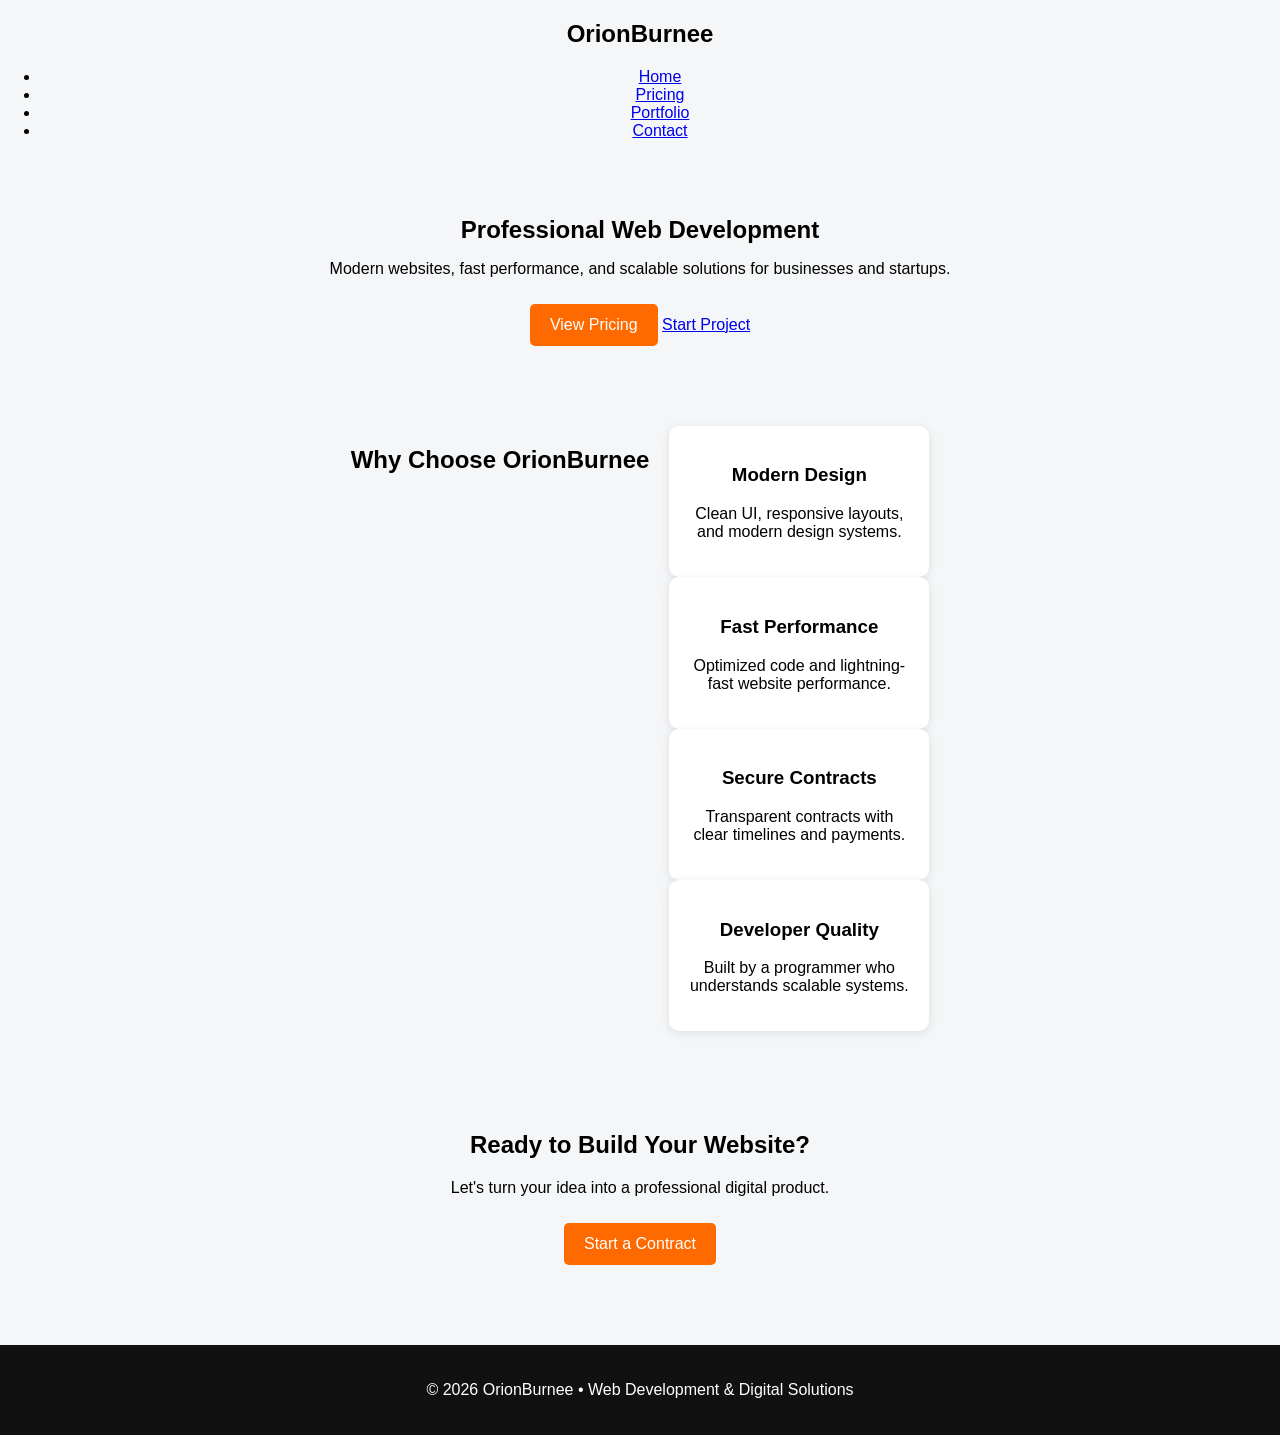
==== index.html @ c655bdcb "Update index.html" ====
<!DOCTYPE html>
<html lang="en">

<head>
<meta charset="UTF-8">
<meta name="viewport" content="width=device-width, initial-scale=1.0">
<title>OrionBurnee | Web Development</title>
<link rel="stylesheet" href="style.css">
</head>

<body>

<nav class="navbar">
<h2 class="logo">OrionBurnee</h2>

<ul class="nav-links">
<li><a href="#">Home</a></li>
<li><a href="pricing.html">Pricing</a></li>
<li><a href="#">Portfolio</a></li>
<li><a href="#">Contact</a></li>
</ul>

</nav>

<section class="hero">

<h1>Professional Web Development</h1>

<p>
Modern websites, fast performance, and scalable solutions for
businesses and startups.
</p>

<div class="hero-buttons">
<a href="pricing.html" class="btn">View Pricing</a>
<a href="contract.html" class="btn-secondary">Start Project</a>
</div>

</section>


<section class="features">

<h2>Why Choose OrionBurnee</h2>

<div class="feature-grid">

<div class="card">
<h3>Modern Design</h3>
<p>Clean UI, responsive layouts, and modern design systems.</p>
</div>

<div class="card">
<h3>Fast Performance</h3>
<p>Optimized code and lightning-fast website performance.</p>
</div>

<div class="card">
<h3>Secure Contracts</h3>
<p>Transparent contracts with clear timelines and payments.</p>
</div>

<div class="card">
<h3>Developer Quality</h3>
<p>Built by a programmer who understands scalable systems.</p>
</div>

</div>

</section>


<section class="cta">

<h2>Ready to Build Your Website?</h2>

<p>Let's turn your idea into a professional digital product.</p>

<a href="contract.html" class="btn">Start a Contract</a>

</section>


<footer>

<p>© 2026 OrionBurnee • Web Development & Digital Solutions</p>

</footer>

</body>

</html>
---- style.css ----
body{
font-family:Arial;
margin:0;
padding:0;
background:#f4f6f8;
text-align:center;
}

header{
background:#111;
color:white;
padding:60px;
}

h1{
margin-bottom:10px;
}

section{
padding:40px;
}

.features{
display:flex;
justify-content:center;
gap:20px;
flex-wrap:wrap;
}

.card{
background:white;
padding:20px;
border-radius:10px;
width:220px;
box-shadow:0 2px 10px rgba(0,0,0,0.1);
}

.pricing{
display:flex;
justify-content:center;
gap:30px;
flex-wrap:wrap;
padding:40px;
}

.plan{
background:white;
padding:25px;
border-radius:10px;
width:250px;
box-shadow:0 2px 10px rgba(0,0,0,0.1);
}

.plan ul{
list-style:none;
padding:0;
}

.contract-box{
background:white;
max-width:500px;
margin:auto;
padding:30px;
border-radius:10px;
box-shadow:0 2px 10px rgba(0,0,0,0.1);
}

.btn{
display:inline-block;
background:#ff6a00;
color:white;
padding:12px 20px;
border-radius:5px;
text-decoration:none;
cursor:pointer;
border:none;
margin-top:10px;
}

.btn:hover{
background:#ff4500;
}

footer{
margin-top:40px;
padding:20px;
background:#111;
color:white;
}
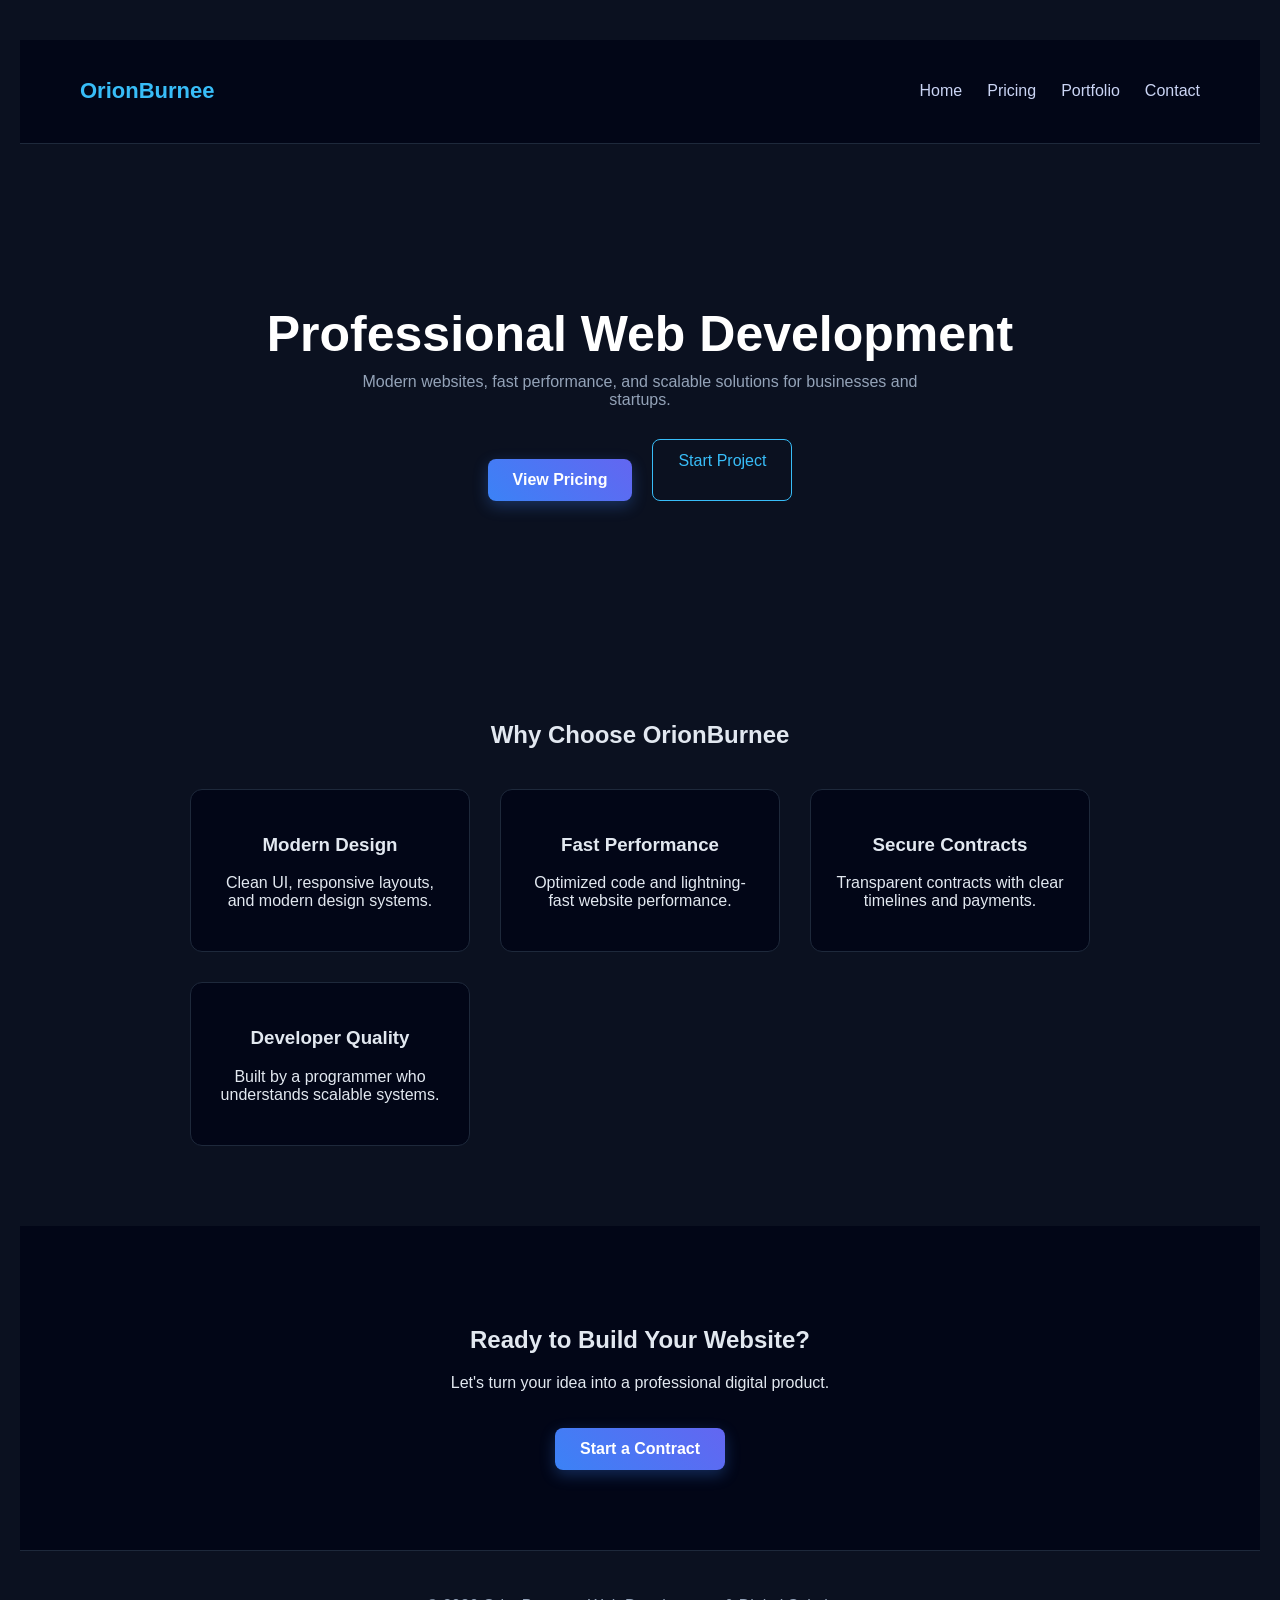
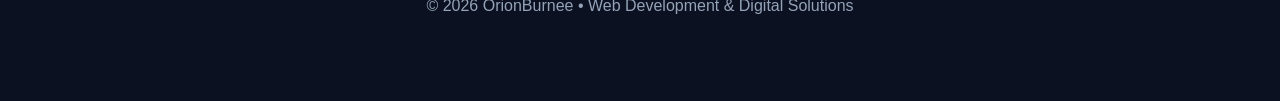
==== commit b34020f1: "Update index.html" ====
--- a/index.html
+++ b/index.html
@@ -6,11 +6,13 @@
 <meta name="viewport" content="width=device-width, initial-scale=1.0">
 <title>OrionBurnee | Web Development</title>
 <link rel="stylesheet" href="style.css">
+
 </head>
 
 <body>
 
 <nav class="navbar">
+
 <h2 class="logo">OrionBurnee</h2>
 
 <ul class="nav-links">
@@ -21,6 +23,7 @@
 </ul>
 
 </nav>
+
 
 <section class="hero">
 
@@ -76,17 +79,14 @@
 
 <p>Let's turn your idea into a professional digital product.</p>
 
-<a href="contract.html" class="btn">Start a Contract</a>
+<a href="pricing.html" class="btn">Start a Contract</a>
 
 </section>
 
 
 <footer>
-
 <p>© 2026 OrionBurnee • Web Development & Digital Solutions</p>
-
 </footer>
 
 </body>
-
 </html>
--- a/style.css
+++ b/style.css
@@ -1,89 +1,351 @@
+/* GLOBAL */
+
+*{
+box-sizing:border-box;
+}
+
 body{
-font-family:Arial;
+font-family:'Segoe UI', Arial, sans-serif;
 margin:0;
+background:#0b1120;
+color:#e2e8f0;
+padding:40px 20px;
+text-align:center;
+}
+
+/* TITLES */
+
+.title{
+margin-bottom:40px;
+font-size:clamp(28px,4vw,38px);
+font-weight:700;
+color:#38bdf8;
+}
+
+/* NAVBAR */
+
+.navbar{
+display:flex;
+justify-content:space-between;
+align-items:center;
+padding:20px 60px;
+background:#020617;
+border-bottom:1px solid #1e293b;
+flex-wrap:wrap;
+gap:15px;
+}
+
+.logo{
+color:#38bdf8;
+font-weight:bold;
+font-size:22px;
+}
+
+.nav-links{
+display:flex;
+gap:25px;
+list-style:none;
+flex-wrap:wrap;
+justify-content:center;
 padding:0;
-background:#f4f6f8;
-text-align:center;
-}
-
-header{
-background:#111;
-color:white;
-padding:60px;
-}
-
-h1{
+}
+
+.nav-links a{
+text-decoration:none;
+color:#cbd5f5;
+transition:0.3s;
+}
+
+.nav-links a:hover{
+color:#38bdf8;
+}
+
+/* HERO */
+
+.hero{
+text-align:center;
+padding:120px 20px;
+}
+
+.hero h1{
+font-size:clamp(28px,5vw,50px);
 margin-bottom:10px;
-}
-
-section{
-padding:40px;
-}
-
-.features{
+color:white;
+}
+
+.hero p{
+max-width:600px;
+margin:auto;
+color:#94a3b8;
+}
+
+.hero-buttons{
+margin-top:30px;
 display:flex;
 justify-content:center;
 gap:20px;
 flex-wrap:wrap;
 }
 
-.card{
-background:white;
-padding:20px;
-border-radius:10px;
-width:220px;
-box-shadow:0 2px 10px rgba(0,0,0,0.1);
-}
+/* BUTTONS */
+
+.btn{
+display:inline-block;
+margin-top:20px;
+padding:12px 25px;
+background:linear-gradient(45deg,#3b82f6,#6366f1);
+color:white;
+text-decoration:none;
+border-radius:8px;
+transition:0.3s;
+font-weight:bold;
+box-shadow:0 5px 15px rgba(59,130,246,0.3);
+}
+
+.btn:hover{
+transform:scale(1.08);
+box-shadow:0 8px 25px rgba(59,130,246,0.6);
+}
+
+.btn-secondary{
+border:1px solid #38bdf8;
+padding:12px 25px;
+border-radius:8px;
+text-decoration:none;
+color:#38bdf8;
+transition:0.3s;
+}
+
+.btn-secondary:hover{
+background:#38bdf8;
+color:#020617;
+}
+
+/* PRICING */
 
 .pricing{
 display:flex;
 justify-content:center;
 gap:30px;
 flex-wrap:wrap;
-padding:40px;
 }
 
 .plan{
-background:white;
+background:#020617;
+color:#e2e8f0;
+padding:30px;
+border-radius:14px;
+width:100%;
+max-width:260px;
+border:1px solid #1e293b;
+box-shadow:0 10px 40px rgba(0,0,0,0.4);
+transition:all 0.3s ease;
+position:relative;
+}
+
+.plan:hover{
+transform:translateY(-10px) scale(1.04);
+border-color:#38bdf8;
+box-shadow:0 15px 50px rgba(56,189,248,0.25);
+}
+
+.plan h2{
+color:#38bdf8;
+}
+
+.plan ul{
+padding-left:0;
+list-style:none;
+color:#94a3b8;
+}
+
+.plan li{
+margin:8px 0;
+}
+
+.plan h3{
+margin-top:15px;
+color:white;
+}
+
+/* POPULAR PLAN */
+
+.popular{
+border:2px solid #6366f1;
+}
+
+.badge{
+position:absolute;
+top:-12px;
+right:20px;
+background:linear-gradient(45deg,#6366f1,#3b82f6);
+color:white;
+padding:5px 12px;
+font-size:12px;
+border-radius:20px;
+}
+
+/* FEATURES */
+
+.features{
+padding:80px 20px;
+text-align:center;
+}
+
+.feature-grid{
+display:grid;
+grid-template-columns:repeat(auto-fit,minmax(220px,1fr));
+gap:30px;
+max-width:900px;
+margin:auto;
+margin-top:40px;
+}
+
+.card{
+background:#020617;
 padding:25px;
-border-radius:10px;
-width:250px;
-box-shadow:0 2px 10px rgba(0,0,0,0.1);
-}
-
-.plan ul{
-list-style:none;
-padding:0;
-}
-
-.contract-box{
-background:white;
-max-width:500px;
-margin:auto;
-padding:30px;
-border-radius:10px;
-box-shadow:0 2px 10px rgba(0,0,0,0.1);
-}
-
-.btn{
-display:inline-block;
-background:#ff6a00;
-color:white;
-padding:12px 20px;
-border-radius:5px;
-text-decoration:none;
-cursor:pointer;
-border:none;
-margin-top:10px;
-}
-
-.btn:hover{
-background:#ff4500;
-}
-
-footer{
+border-radius:12px;
+border:1px solid #1e293b;
+transition:0.3s;
+}
+
+.card:hover{
+border-color:#38bdf8;
+transform:translateY(-6px);
+}
+
+/* CONTRACT */
+
+.contract-container{
+display:flex;
+justify-content:center;
 margin-top:40px;
 padding:20px;
-background:#111;
-color:white;
-}
+}
+
+.contract-box{
+background:#020617;
+color:#e2e8f0;
+padding:40px;
+border-radius:12px;
+border:1px solid #1e293b;
+box-shadow:0 10px 40px rgba(0,0,0,0.5);
+max-width:600px;
+width:100%;
+text-align:left;
+}
+
+.contract-box h2{
+margin-top:20px;
+color:#38bdf8;
+}
+
+.contract-box strong{
+color:white;
+}
+
+.terms{
+padding-left:20px;
+color:#94a3b8;
+}
+
+.agree{
+font-weight:bold;
+}
+
+#status{
+margin-top:20px;
+font-weight:bold;
+color:#22c55e;
+}
+
+#timer{
+margin-top:10px;
+color:#94a3b8;
+}
+
+/* CTA */
+
+.cta{
+text-align:center;
+padding:80px 20px;
+background:#020617;
+}
+
+/* FOOTER */
+
+footer{
+text-align:center;
+padding:30px;
+color:#94a3b8;
+border-top:1px solid #1e293b;
+}
+
+/* TABLET */
+
+@media (max-width:900px){
+
+.navbar{
+padding:20px 30px;
+}
+
+.hero{
+padding:80px 20px;
+}
+
+.hero-buttons{
+flex-direction:column;
+align-items:center;
+}
+
+.pricing{
+gap:20px;
+}
+
+}
+
+/* MOBILE */
+
+@media (max-width:600px){
+
+.title{
+font-size:26px;
+}
+
+.navbar{
+flex-direction:column;
+align-items:center;
+padding:20px;
+}
+
+.nav-links{
+flex-direction:column;
+gap:10px;
+}
+
+.hero{
+padding:60px 15px;
+}
+
+.hero p{
+font-size:14px;
+}
+
+.btn{
+width:100%;
+max-width:250px;
+}
+
+.plan{
+max-width:100%;
+}
+
+.contract-box{
+padding:25px;
+}
+
+.feature-grid{
+grid-template-columns:1fr;
+}
+
+}
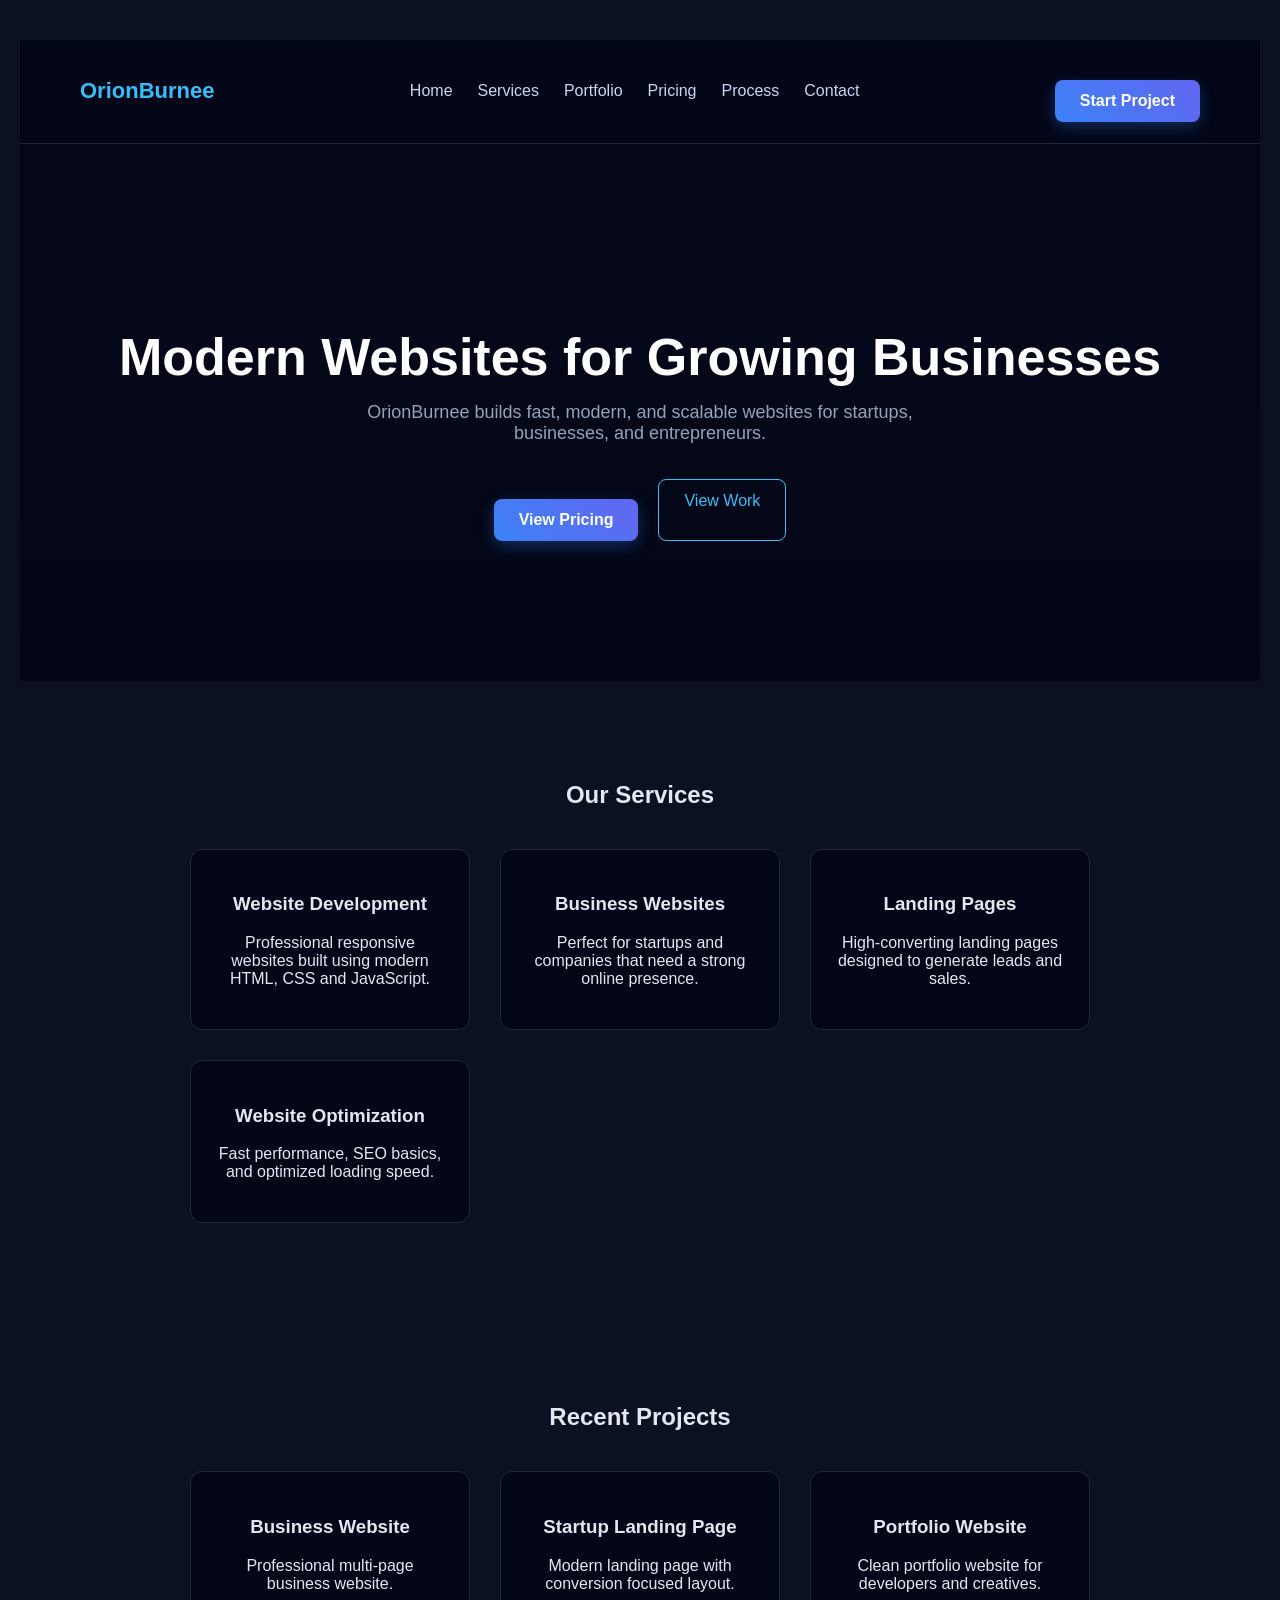
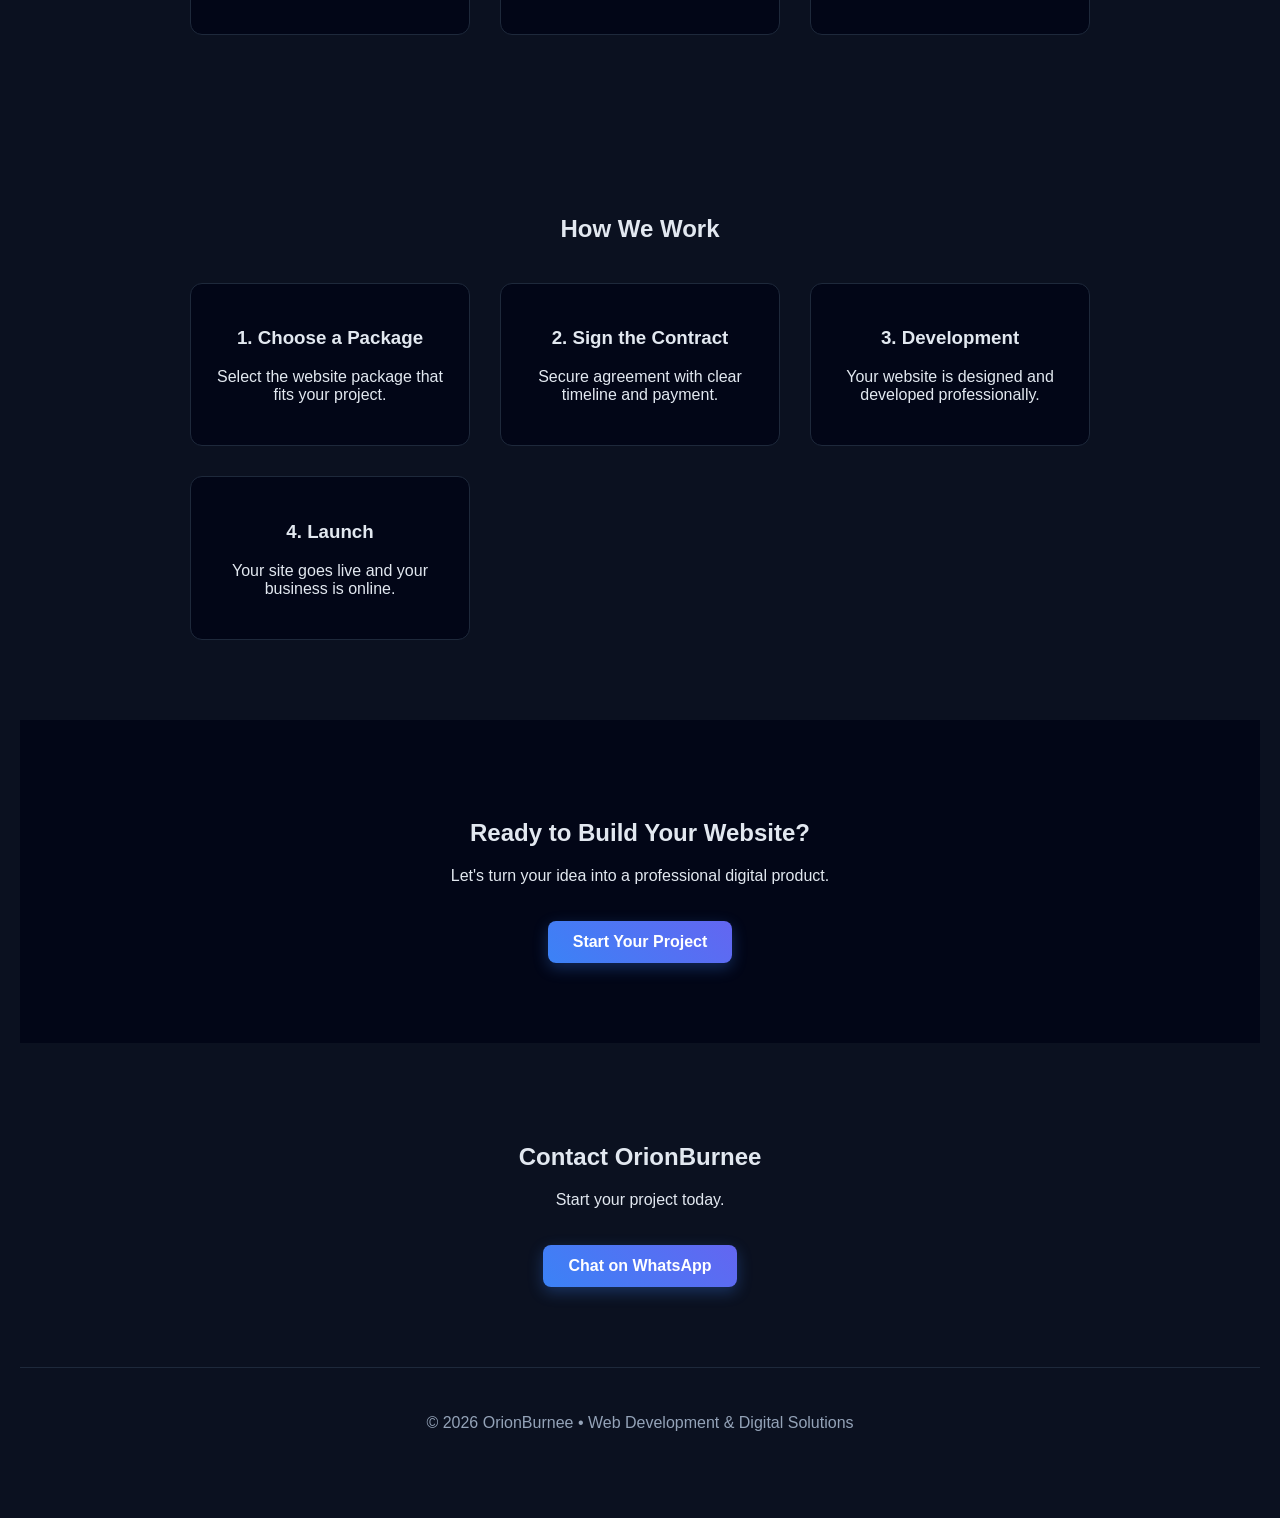
==== commit 8eea1333: "Update index.html" ====
--- a/index.html
+++ b/index.html
@@ -6,66 +6,75 @@
 <meta name="viewport" content="width=device-width, initial-scale=1.0">
 <title>OrionBurnee | Web Development</title>
 <link rel="stylesheet" href="style.css">
-
 </head>
 
 <body>
+
+<!-- NAVBAR -->
 
 <nav class="navbar">
 
 <h2 class="logo">OrionBurnee</h2>
 
 <ul class="nav-links">
-<li><a href="#">Home</a></li>
+<li><a href="#home">Home</a></li>
+<li><a href="#services">Services</a></li>
+<li><a href="#portfolio">Portfolio</a></li>
 <li><a href="pricing.html">Pricing</a></li>
-<li><a href="#">Portfolio</a></li>
-<li><a href="#">Contact</a></li>
+<li><a href="#process">Process</a></li>
+<li><a href="#contact">Contact</a></li>
 </ul>
+
+<a href="pricing.html" class="btn">Start Project</a>
 
 </nav>
 
 
-<section class="hero">
+<!-- HERO -->
 
-<h1>Professional Web Development</h1>
+<section id="home" class="hero">
+
+<h1>Modern Websites for Growing Businesses</h1>
 
 <p>
-Modern websites, fast performance, and scalable solutions for
-businesses and startups.
+OrionBurnee builds fast, modern, and scalable websites for
+startups, businesses, and entrepreneurs.
 </p>
 
 <div class="hero-buttons">
 <a href="pricing.html" class="btn">View Pricing</a>
-<a href="contract.html" class="btn-secondary">Start Project</a>
+<a href="#portfolio" class="btn-secondary">View Work</a>
 </div>
 
 </section>
 
 
-<section class="features">
+<!-- SERVICES -->
 
-<h2>Why Choose OrionBurnee</h2>
+<section id="services" class="features">
+
+<h2>Our Services</h2>
 
 <div class="feature-grid">
 
 <div class="card">
-<h3>Modern Design</h3>
-<p>Clean UI, responsive layouts, and modern design systems.</p>
+<h3>Website Development</h3>
+<p>Professional responsive websites built using modern HTML, CSS and JavaScript.</p>
 </div>
 
 <div class="card">
-<h3>Fast Performance</h3>
-<p>Optimized code and lightning-fast website performance.</p>
+<h3>Business Websites</h3>
+<p>Perfect for startups and companies that need a strong online presence.</p>
 </div>
 
 <div class="card">
-<h3>Secure Contracts</h3>
-<p>Transparent contracts with clear timelines and payments.</p>
+<h3>Landing Pages</h3>
+<p>High-converting landing pages designed to generate leads and sales.</p>
 </div>
 
 <div class="card">
-<h3>Developer Quality</h3>
-<p>Built by a programmer who understands scalable systems.</p>
+<h3>Website Optimization</h3>
+<p>Fast performance, SEO basics, and optimized loading speed.</p>
 </div>
 
 </div>
@@ -73,20 +82,105 @@
 </section>
 
 
+<!-- PORTFOLIO -->
+
+<section id="portfolio" class="features">
+
+<h2>Recent Projects</h2>
+
+<div class="feature-grid">
+
+<div class="card">
+<h3>Business Website</h3>
+<p>Professional multi-page business website.</p>
+</div>
+
+<div class="card">
+<h3>Startup Landing Page</h3>
+<p>Modern landing page with conversion focused layout.</p>
+</div>
+
+<div class="card">
+<h3>Portfolio Website</h3>
+<p>Clean portfolio website for developers and creatives.</p>
+</div>
+
+</div>
+
+</section>
+
+
+<!-- PROCESS -->
+
+<section id="process" class="features">
+
+<h2>How We Work</h2>
+
+<div class="feature-grid">
+
+<div class="card">
+<h3>1. Choose a Package</h3>
+<p>Select the website package that fits your project.</p>
+</div>
+
+<div class="card">
+<h3>2. Sign the Contract</h3>
+<p>Secure agreement with clear timeline and payment.</p>
+</div>
+
+<div class="card">
+<h3>3. Development</h3>
+<p>Your website is designed and developed professionally.</p>
+</div>
+
+<div class="card">
+<h3>4. Launch</h3>
+<p>Your site goes live and your business is online.</p>
+</div>
+
+</div>
+
+</section>
+
+
+<!-- CTA -->
+
 <section class="cta">
 
 <h2>Ready to Build Your Website?</h2>
 
-<p>Let's turn your idea into a professional digital product.</p>
+<p>
+Let's turn your idea into a professional digital product.
+</p>
 
-<a href="pricing.html" class="btn">Start a Contract</a>
+<a href="pricing.html" class="btn">Start Your Project</a>
 
 </section>
 
 
+<!-- CONTACT -->
+
+<section id="contact" class="features">
+
+<h2>Contact OrionBurnee</h2>
+
+<p>Start your project today.</p>
+
+<a href="https://wa.me/254708435303" class="btn">
+Chat on WhatsApp
+</a>
+
+</section>
+
+
+<!-- FOOTER -->
+
 <footer>
+
 <p>© 2026 OrionBurnee • Web Development & Digital Solutions</p>
+
 </footer>
 
 </body>
+
 </html>
--- a/style.css
+++ b/style.css
@@ -63,24 +63,35 @@
 /* HERO */
 
 .hero{
-text-align:center;
-padding:120px 20px;
-}
+position:relative;
+padding:140px 20px;
+text-align:center;
+color:white;
+background:
+linear-gradient(rgba(2,6,23,0.8),rgba(2,6,23,0.95)),
+url("https://images.unsplash.com/photo-1555949963-aa79dcee981c?auto=format&fit=crop&w=1600&q=80");
+background-size:cover;
+background-position:center;
+}
+
+/* HERO TEXT */
 
 .hero h1{
-font-size:clamp(28px,5vw,50px);
-margin-bottom:10px;
-color:white;
+font-size:52px;
+margin-bottom:15px;
 }
 
 .hero p{
 max-width:600px;
 margin:auto;
 color:#94a3b8;
-}
+font-size:18px;
+}
+
+/* HERO BUTTONS */
 
 .hero-buttons{
-margin-top:30px;
+margin-top:35px;
 display:flex;
 justify-content:center;
 gap:20px;
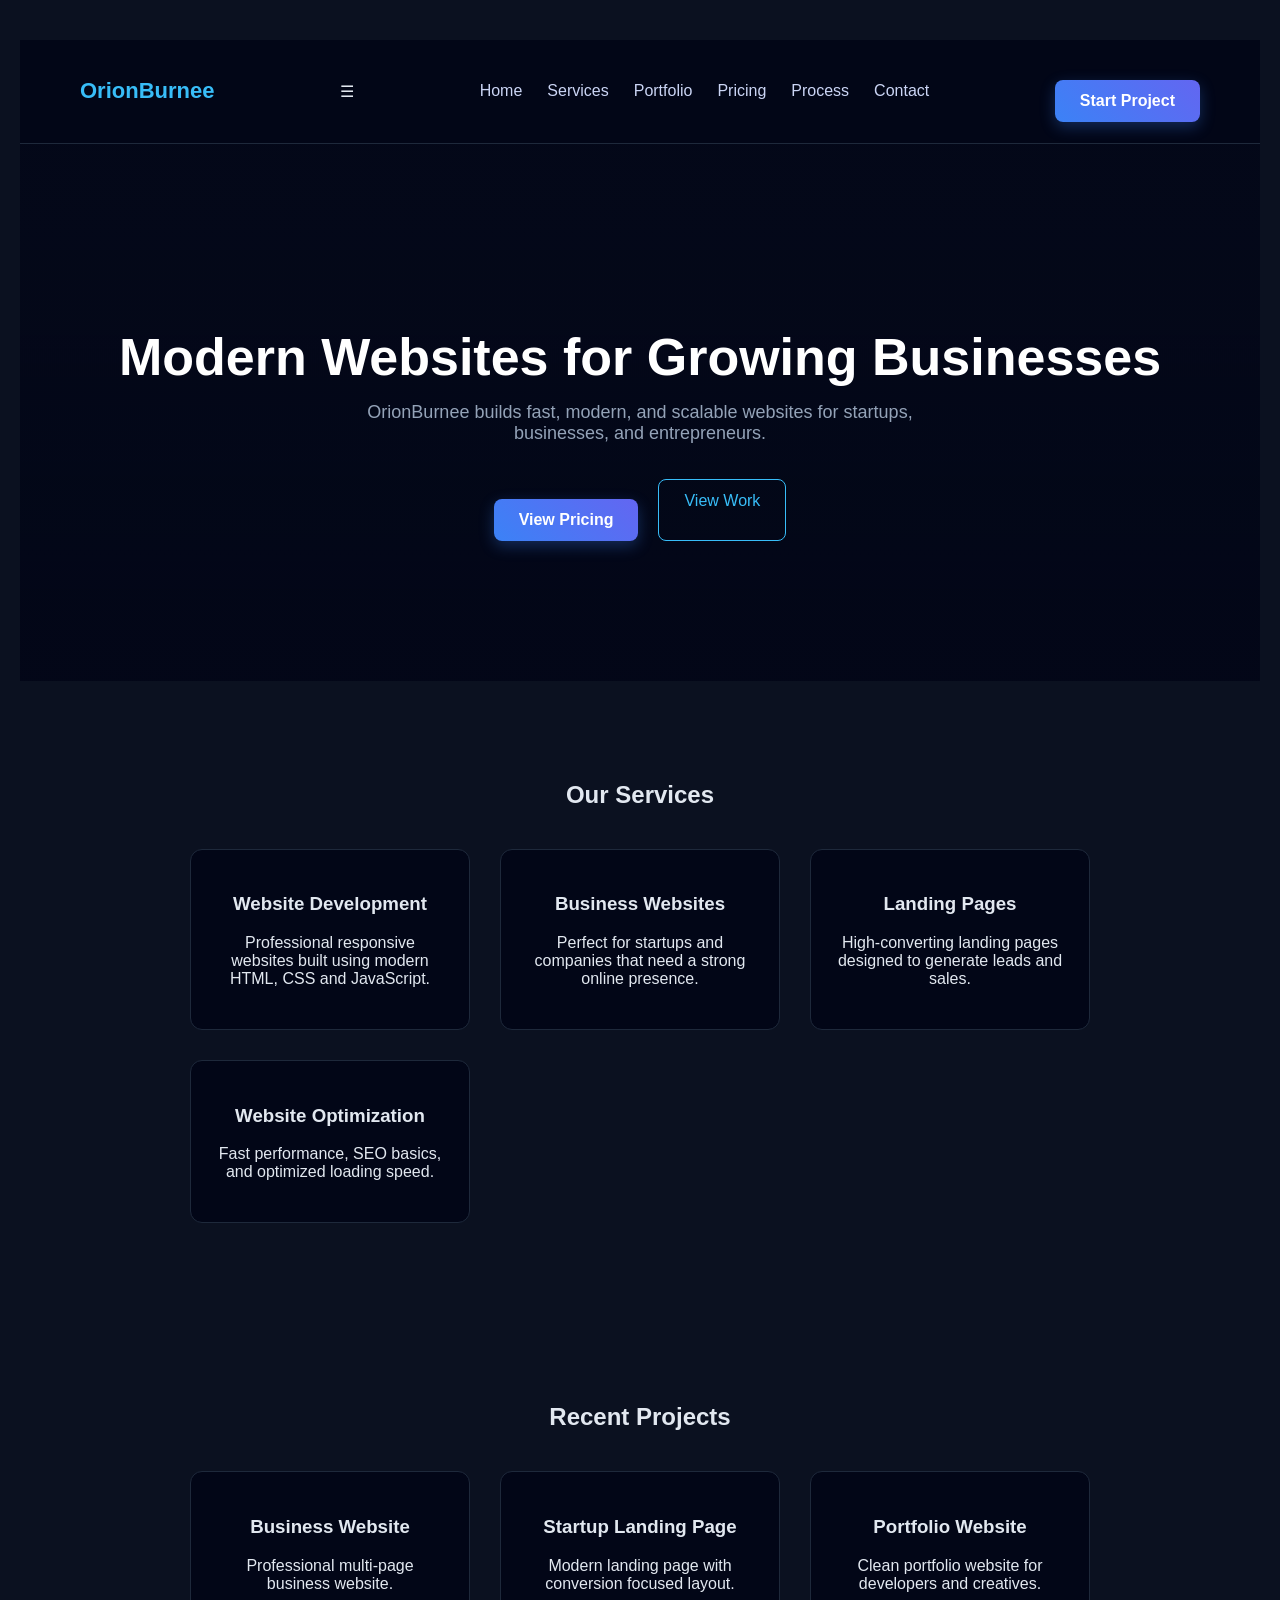
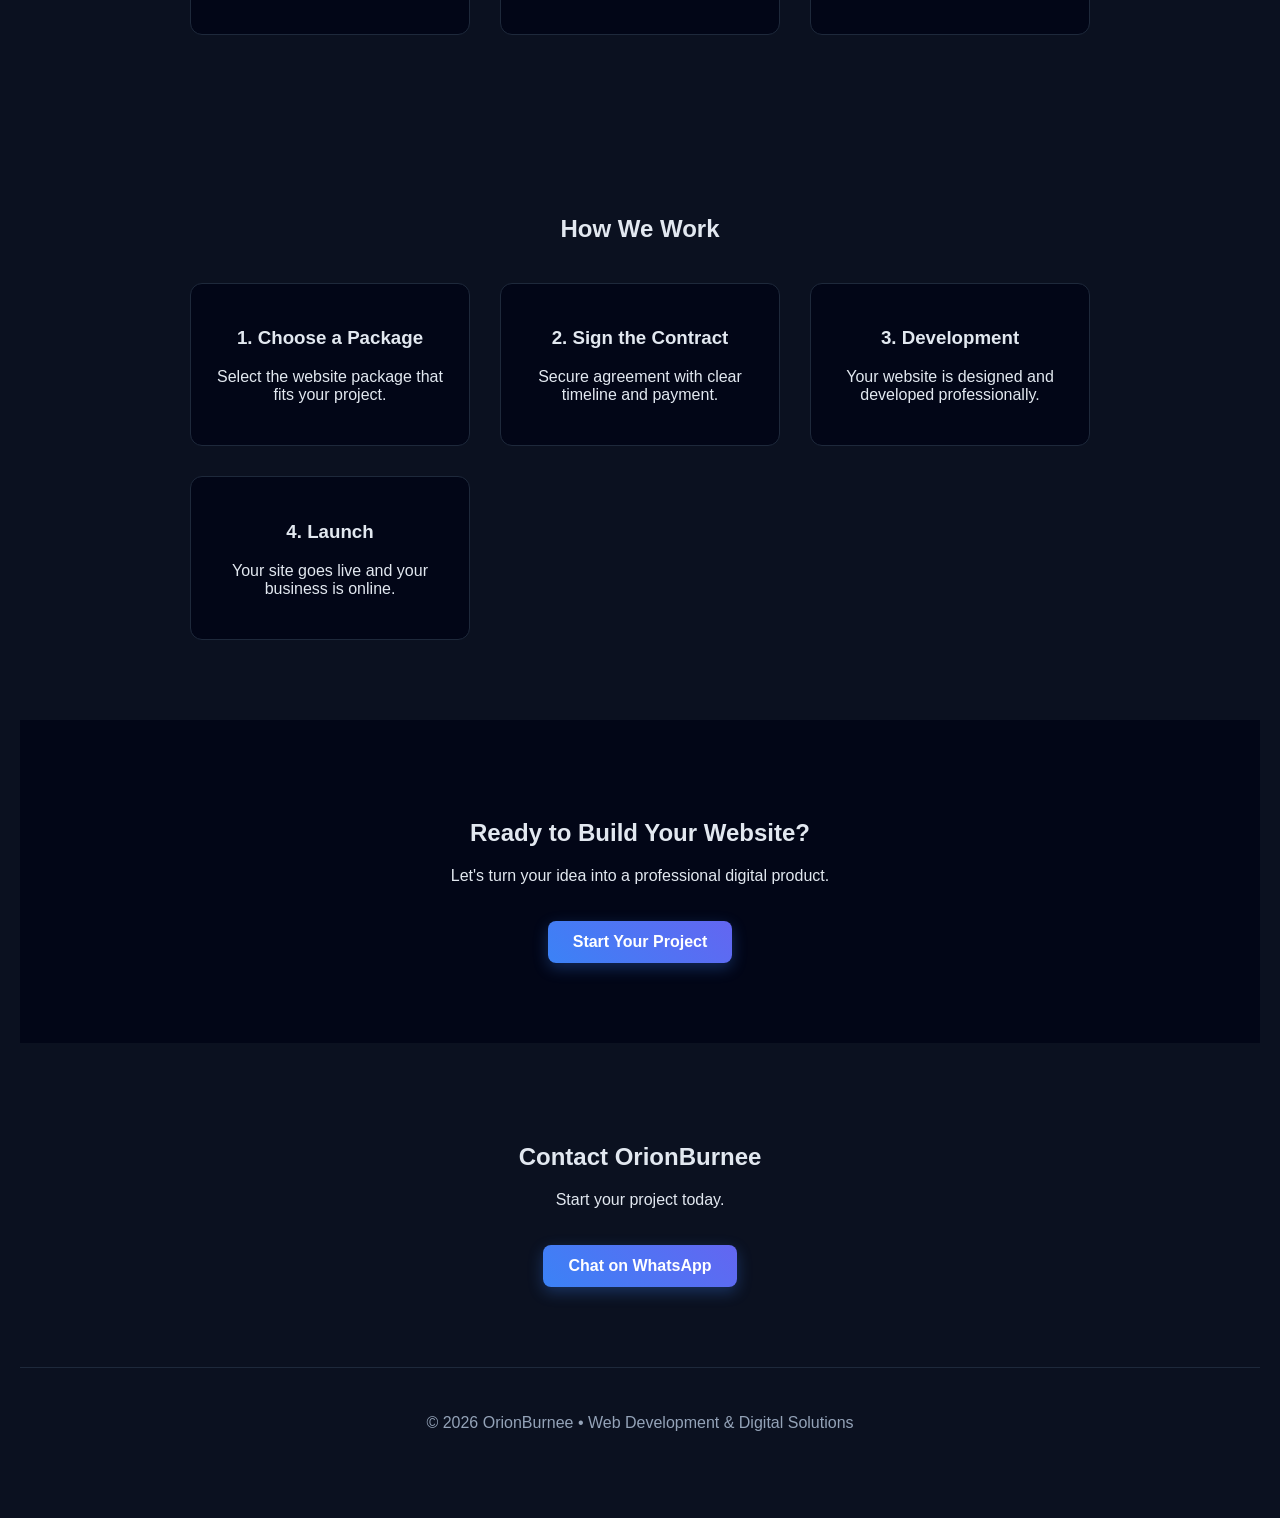
==== commit 8546202c: "Update index.html" ====
--- a/index.html
+++ b/index.html
@@ -16,7 +16,11 @@
 
 <h2 class="logo">OrionBurnee</h2>
 
-<ul class="nav-links">
+<div class="menu-toggle" onclick="toggleMenu()">
+☰
+</div>
+
+<ul class="nav-links" id="navLinks">
 <li><a href="#home">Home</a></li>
 <li><a href="#services">Services</a></li>
 <li><a href="#portfolio">Portfolio</a></li>
@@ -24,11 +28,9 @@
 <li><a href="#process">Process</a></li>
 <li><a href="#contact">Contact</a></li>
 </ul>
-
 <a href="pricing.html" class="btn">Start Project</a>
 
 </nav>
-
 
 <!-- HERO -->
 
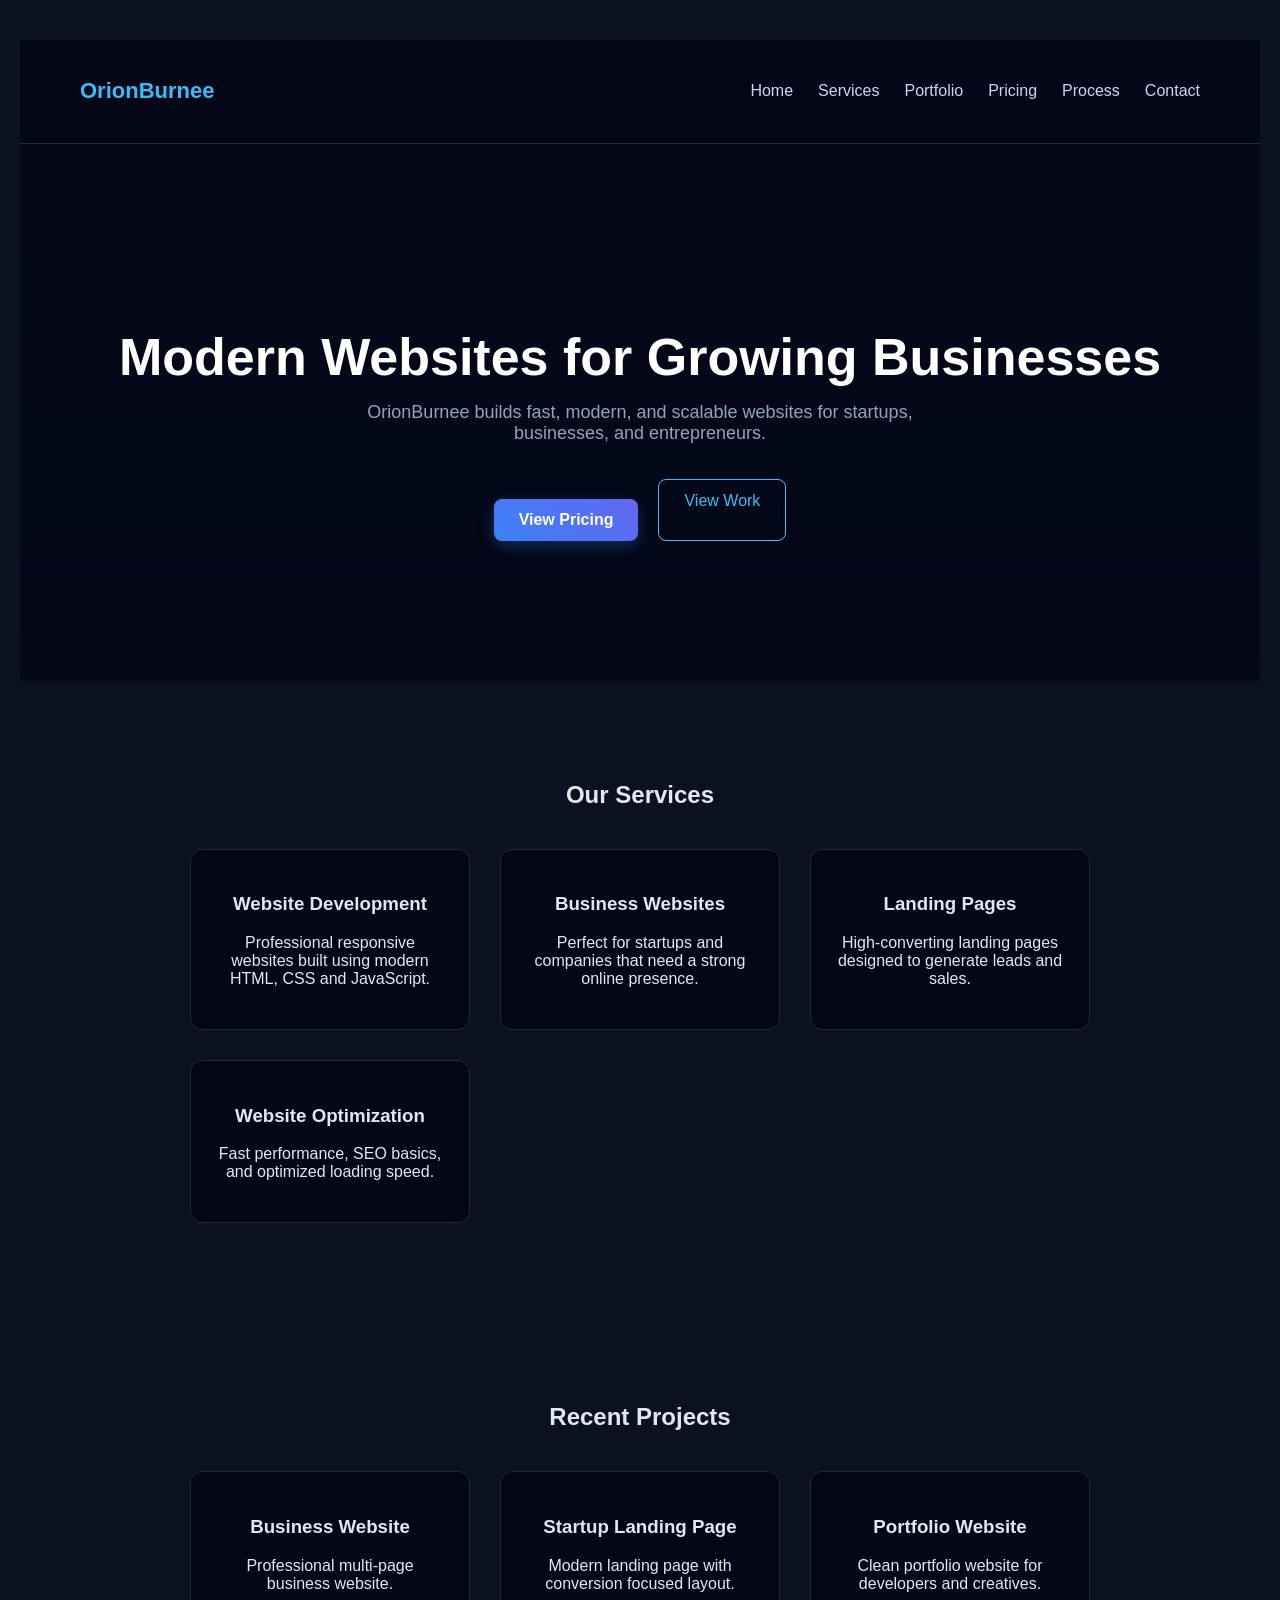
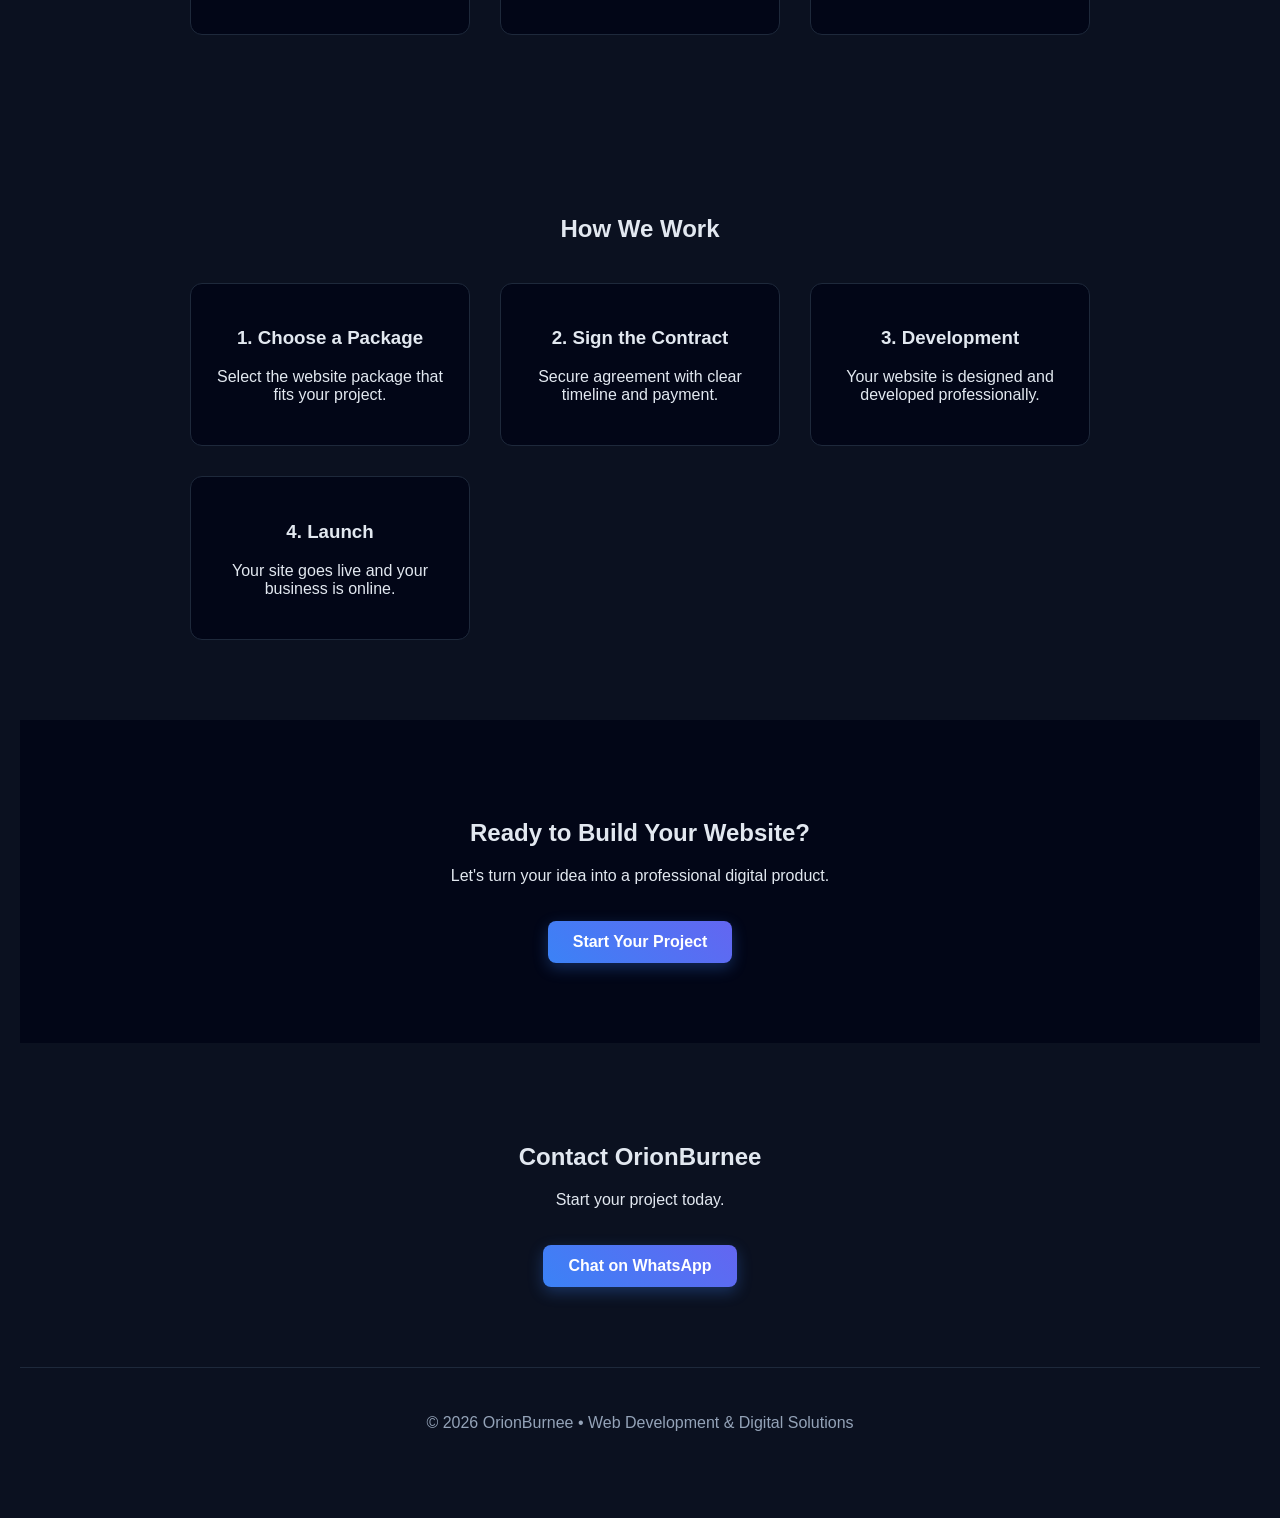
==== commit b2d3b0d9: "Update index.html" ====
--- a/index.html
+++ b/index.html
@@ -10,14 +10,14 @@
 
 <body>
 
-<!-- NAVBAR -->
-
 <nav class="navbar">
 
 <h2 class="logo">OrionBurnee</h2>
 
-<div class="menu-toggle" onclick="toggleMenu()">
-☰
+<div class="hamburger" id="hamburger">
+<span></span>
+<span></span>
+<span></span>
 </div>
 
 <ul class="nav-links" id="navLinks">
@@ -28,7 +28,6 @@
 <li><a href="#process">Process</a></li>
 <li><a href="#contact">Contact</a></li>
 </ul>
-<a href="pricing.html" class="btn">Start Project</a>
 
 </nav>
 
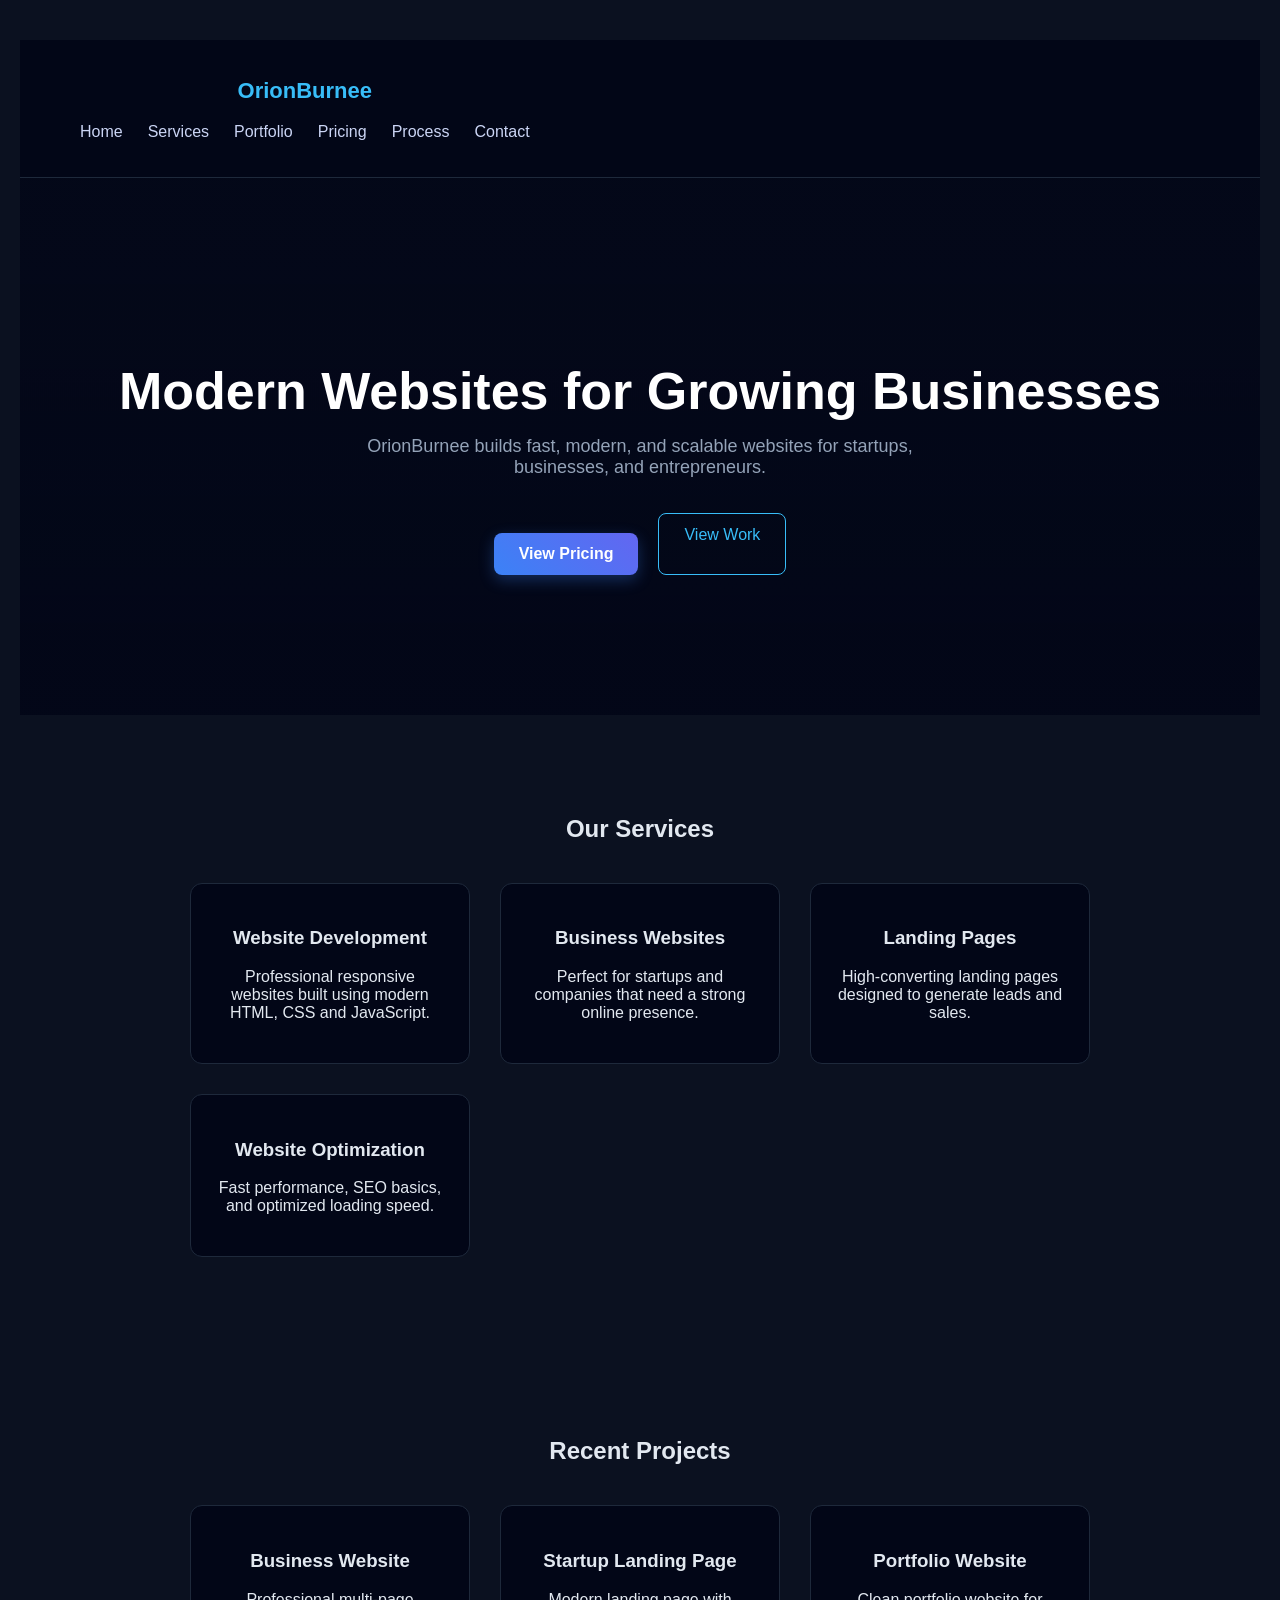
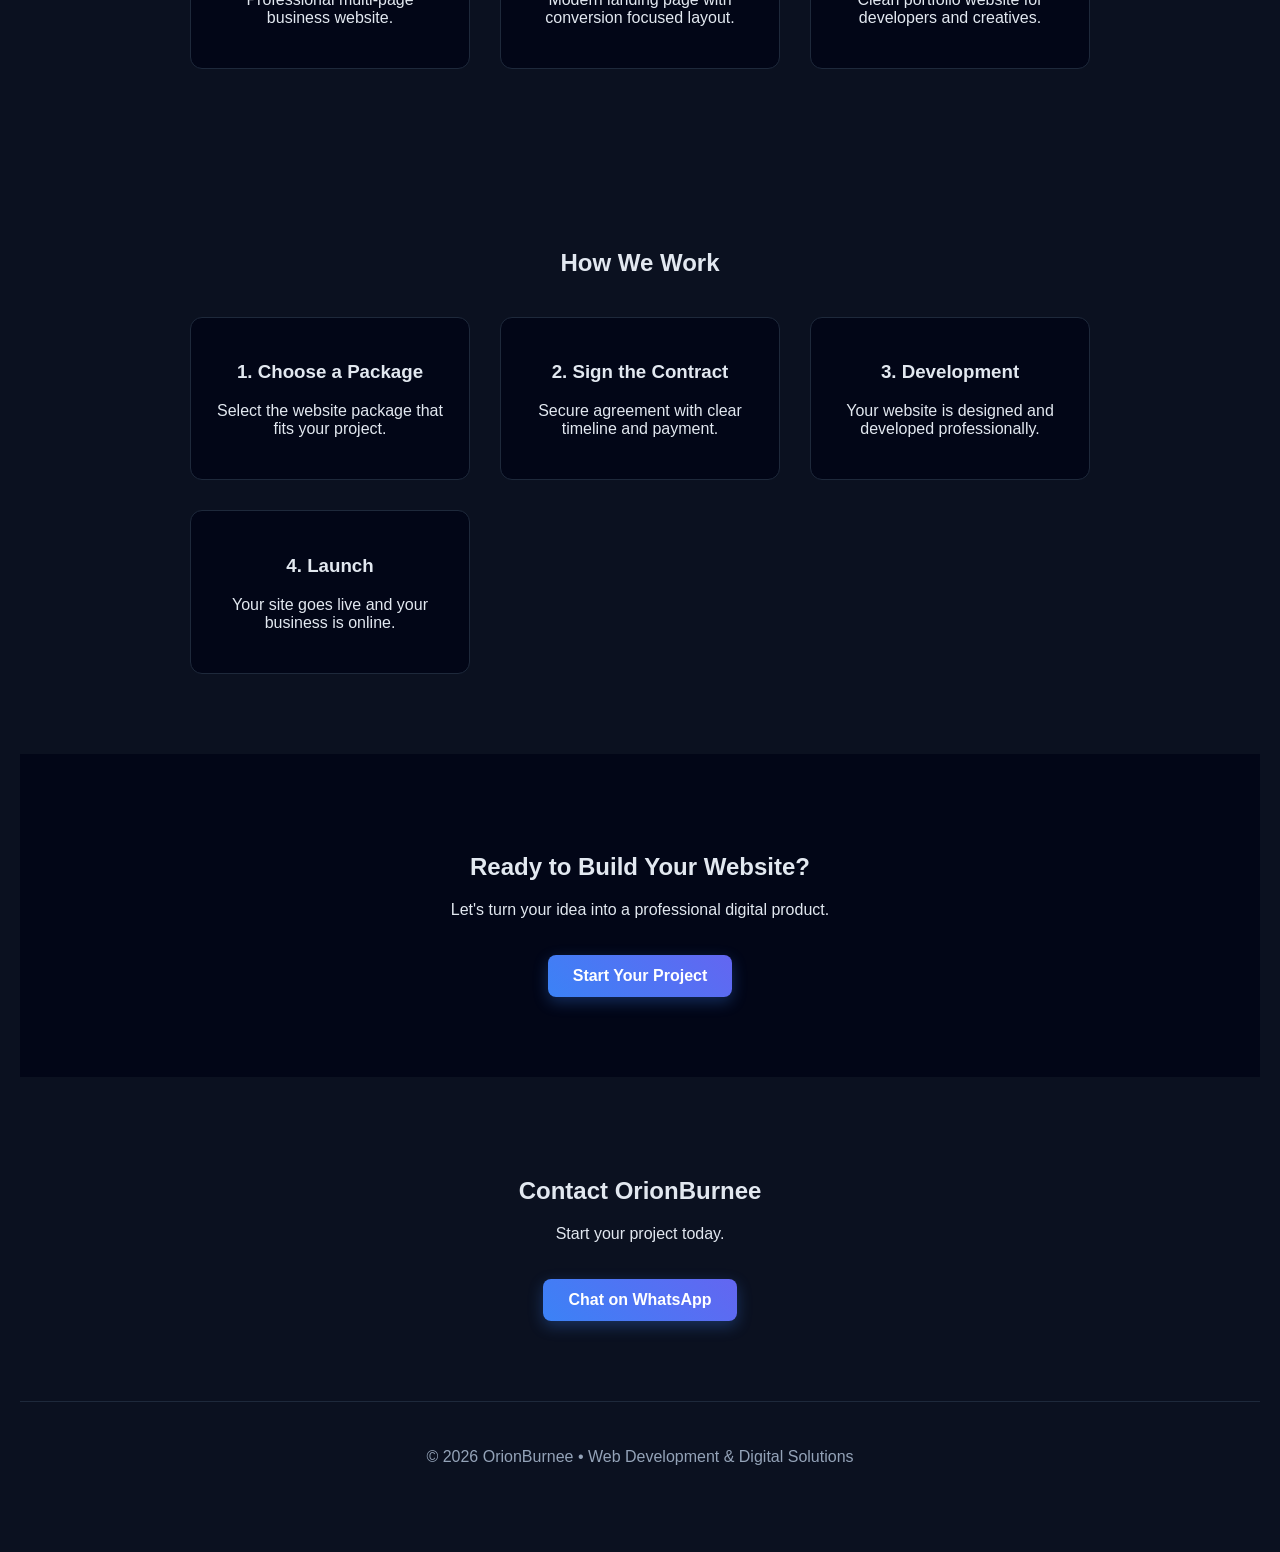
==== commit ef0b349d: "Update index.html" ====
--- a/index.html
+++ b/index.html
@@ -11,24 +11,29 @@
 <body>
 
 <nav class="navbar">
+    <div class="nav-container">
 
-<h2 class="logo">OrionBurnee</h2>
+        <!-- Logo -->
+        <h2 class="logo">OrionBurnee</h2>
 
-<div class="hamburger" id="hamburger">
-<span></span>
-<span></span>
-<span></span>
-</div>
+        <!-- Hamburger Menu -->
+        <button class="hamburger" id="hamburger" aria-label="Toggle Menu">
+            <span></span>
+            <span></span>
+            <span></span>
+        </button>
 
-<ul class="nav-links" id="navLinks">
-<li><a href="#home">Home</a></li>
-<li><a href="#services">Services</a></li>
-<li><a href="#portfolio">Portfolio</a></li>
-<li><a href="pricing.html">Pricing</a></li>
-<li><a href="#process">Process</a></li>
-<li><a href="#contact">Contact</a></li>
-</ul>
+        <!-- Navigation Links -->
+        <ul class="nav-links" id="navLinks">
+            <li><a href="#home">Home</a></li>
+            <li><a href="#services">Services</a></li>
+            <li><a href="#portfolio">Portfolio</a></li>
+            <li><a href="pricing.html">Pricing</a></li>
+            <li><a href="#process">Process</a></li>
+            <li><a href="#contact">Contact</a></li>
+        </ul>
 
+    </div>
 </nav>
 
 <!-- HERO -->
@@ -181,7 +186,7 @@
 <p>© 2026 OrionBurnee • Web Development & Digital Solutions</p>
 
 </footer>
-
+<script src="script.js"></script>
 </body>
 
 </html>
--- a/style.css
+++ b/style.css
@@ -1,362 +1,415 @@
 /* GLOBAL */
 
 *{
-box-sizing:border-box;
+  box-sizing:border-box;
 }
 
 body{
-font-family:'Segoe UI', Arial, sans-serif;
-margin:0;
-background:#0b1120;
-color:#e2e8f0;
-padding:40px 20px;
-text-align:center;
+  font-family:'Segoe UI', Arial, sans-serif;
+  margin:0;
+  background:#0b1120;
+  color:#e2e8f0;
+  padding:40px 20px;
+  text-align:center;
 }
 
 /* TITLES */
 
 .title{
-margin-bottom:40px;
-font-size:clamp(28px,4vw,38px);
-font-weight:700;
-color:#38bdf8;
+  margin-bottom:40px;
+  font-size:clamp(28px,4vw,38px);
+  font-weight:700;
+  color:#38bdf8;
 }
 
 /* NAVBAR */
-
 .navbar{
-display:flex;
-justify-content:space-between;
-align-items:center;
-padding:20px 60px;
-background:#020617;
-border-bottom:1px solid #1e293b;
-flex-wrap:wrap;
-gap:15px;
+position:sticky;
+top:0;
+z-index:1000;
+}
+.navbar{
+  display:flex;
+  justify-content:space-between;
+  align-items:center;
+  padding:20px 60px;
+  background:#020617;
+  border-bottom:1px solid #1e293b;
+  flex-wrap:wrap;
+  gap:15px;
+  position:relative;
 }
 
 .logo{
-color:#38bdf8;
-font-weight:bold;
-font-size:22px;
+  color:#38bdf8;
+  font-weight:bold;
+  font-size:22px;
 }
 
 .nav-links{
-display:flex;
-gap:25px;
-list-style:none;
-flex-wrap:wrap;
-justify-content:center;
-padding:0;
+  display:flex;
+  gap:25px;
+  list-style:none;
+  flex-wrap:wrap;
+  justify-content:center;
+  padding:0;
 }
 
 .nav-links a{
-text-decoration:none;
-color:#cbd5f5;
-transition:0.3s;
+  text-decoration:none;
+  color:#cbd5f5;
+  transition:0.3s;
 }
 
 .nav-links a:hover{
-color:#38bdf8;
+  color:#38bdf8;
+}
+
+/* HAMBURGER MENU */
+
+.hamburger{
+  display:none;
+  flex-direction:column;
+  cursor:pointer;
+  gap:6px;
+}
+
+.hamburger span{
+  width:25px;
+  height:3px;
+  background:white;
+  border-radius:3px;
+  transition:0.3s;
+}
+
+/* ANIMATION TO X */
+
+.hamburger.active span:nth-child(1){
+  transform:rotate(45deg) translate(5px,5px);
+}
+
+.hamburger.active span:nth-child(2){
+  opacity:0;
+}
+
+.hamburger.active span:nth-child(3){
+  transform:rotate(-45deg) translate(5px,-5px);
 }
 
 /* HERO */
 
 .hero{
-position:relative;
-padding:140px 20px;
-text-align:center;
-color:white;
-background:
-linear-gradient(rgba(2,6,23,0.8),rgba(2,6,23,0.95)),
-url("https://images.unsplash.com/photo-1555949963-aa79dcee981c?auto=format&fit=crop&w=1600&q=80");
-background-size:cover;
-background-position:center;
+  position:relative;
+  padding:140px 20px;
+  text-align:center;
+  color:white;
+  background:
+    linear-gradient(rgba(2,6,23,0.8),rgba(2,6,23,0.95)),
+    url("https://images.unsplash.com/photo-1555949963-aa79dcee981c?auto=format&fit=crop&w=1600&q=80");
+  background-size:cover;
+  background-position:center;
 }
 
 /* HERO TEXT */
 
 .hero h1{
-font-size:52px;
-margin-bottom:15px;
+  font-size:52px;
+  margin-bottom:15px;
 }
 
 .hero p{
-max-width:600px;
-margin:auto;
-color:#94a3b8;
-font-size:18px;
+  max-width:600px;
+  margin:auto;
+  color:#94a3b8;
+  font-size:18px;
 }
 
 /* HERO BUTTONS */
 
 .hero-buttons{
-margin-top:35px;
-display:flex;
-justify-content:center;
-gap:20px;
-flex-wrap:wrap;
+  margin-top:35px;
+  display:flex;
+  justify-content:center;
+  gap:20px;
+  flex-wrap:wrap;
 }
 
 /* BUTTONS */
 
 .btn{
-display:inline-block;
-margin-top:20px;
-padding:12px 25px;
-background:linear-gradient(45deg,#3b82f6,#6366f1);
-color:white;
-text-decoration:none;
-border-radius:8px;
-transition:0.3s;
-font-weight:bold;
-box-shadow:0 5px 15px rgba(59,130,246,0.3);
+  display:inline-block;
+  margin-top:20px;
+  padding:12px 25px;
+  background:linear-gradient(45deg,#3b82f6,#6366f1);
+  color:white;
+  text-decoration:none;
+  border-radius:8px;
+  transition:0.3s;
+  font-weight:bold;
+  box-shadow:0 5px 15px rgba(59,130,246,0.3);
 }
 
 .btn:hover{
-transform:scale(1.08);
-box-shadow:0 8px 25px rgba(59,130,246,0.6);
+  transform:scale(1.08);
+  box-shadow:0 8px 25px rgba(59,130,246,0.6);
 }
 
 .btn-secondary{
-border:1px solid #38bdf8;
-padding:12px 25px;
-border-radius:8px;
-text-decoration:none;
-color:#38bdf8;
-transition:0.3s;
+  border:1px solid #38bdf8;
+  padding:12px 25px;
+  border-radius:8px;
+  text-decoration:none;
+  color:#38bdf8;
+  transition:0.3s;
 }
 
 .btn-secondary:hover{
-background:#38bdf8;
-color:#020617;
+  background:#38bdf8;
+  color:#020617;
 }
 
 /* PRICING */
 
 .pricing{
-display:flex;
-justify-content:center;
-gap:30px;
-flex-wrap:wrap;
+  display:flex;
+  justify-content:center;
+  gap:30px;
+  flex-wrap:wrap;
 }
 
 .plan{
-background:#020617;
-color:#e2e8f0;
-padding:30px;
-border-radius:14px;
-width:100%;
-max-width:260px;
-border:1px solid #1e293b;
-box-shadow:0 10px 40px rgba(0,0,0,0.4);
-transition:all 0.3s ease;
-position:relative;
+  background:#020617;
+  color:#e2e8f0;
+  padding:30px;
+  border-radius:14px;
+  width:100%;
+  max-width:260px;
+  border:1px solid #1e293b;
+  box-shadow:0 10px 40px rgba(0,0,0,0.4);
+  transition:all 0.3s ease;
+  position:relative;
 }
 
 .plan:hover{
-transform:translateY(-10px) scale(1.04);
-border-color:#38bdf8;
-box-shadow:0 15px 50px rgba(56,189,248,0.25);
+  transform:translateY(-10px) scale(1.04);
+  border-color:#38bdf8;
+  box-shadow:0 15px 50px rgba(56,189,248,0.25);
 }
 
 .plan h2{
-color:#38bdf8;
+  color:#38bdf8;
 }
 
 .plan ul{
-padding-left:0;
-list-style:none;
-color:#94a3b8;
+  padding-left:0;
+  list-style:none;
+  color:#94a3b8;
 }
 
 .plan li{
-margin:8px 0;
+  margin:8px 0;
 }
 
 .plan h3{
-margin-top:15px;
-color:white;
+  margin-top:15px;
+  color:white;
 }
 
 /* POPULAR PLAN */
 
 .popular{
-border:2px solid #6366f1;
+  border:2px solid #6366f1;
 }
 
 .badge{
-position:absolute;
-top:-12px;
-right:20px;
-background:linear-gradient(45deg,#6366f1,#3b82f6);
-color:white;
-padding:5px 12px;
-font-size:12px;
-border-radius:20px;
+  position:absolute;
+  top:-12px;
+  right:20px;
+  background:linear-gradient(45deg,#6366f1,#3b82f6);
+  color:white;
+  padding:5px 12px;
+  font-size:12px;
+  border-radius:20px;
 }
 
 /* FEATURES */
 
 .features{
-padding:80px 20px;
-text-align:center;
+  padding:80px 20px;
+  text-align:center;
 }
 
 .feature-grid{
-display:grid;
-grid-template-columns:repeat(auto-fit,minmax(220px,1fr));
-gap:30px;
-max-width:900px;
-margin:auto;
-margin-top:40px;
+  display:grid;
+  grid-template-columns:repeat(auto-fit,minmax(220px,1fr));
+  gap:30px;
+  max-width:900px;
+  margin:auto;
+  margin-top:40px;
 }
 
 .card{
-background:#020617;
-padding:25px;
-border-radius:12px;
-border:1px solid #1e293b;
-transition:0.3s;
+  background:#020617;
+  padding:25px;
+  border-radius:12px;
+  border:1px solid #1e293b;
+  transition:0.3s;
 }
 
 .card:hover{
-border-color:#38bdf8;
-transform:translateY(-6px);
+  border-color:#38bdf8;
+  transform:translateY(-6px);
 }
 
 /* CONTRACT */
 
 .contract-container{
-display:flex;
-justify-content:center;
-margin-top:40px;
-padding:20px;
+  display:flex;
+  justify-content:center;
+  margin-top:40px;
+  padding:20px;
 }
 
 .contract-box{
-background:#020617;
-color:#e2e8f0;
-padding:40px;
-border-radius:12px;
-border:1px solid #1e293b;
-box-shadow:0 10px 40px rgba(0,0,0,0.5);
-max-width:600px;
-width:100%;
-text-align:left;
+  background:#020617;
+  color:#e2e8f0;
+  padding:40px;
+  border-radius:12px;
+  border:1px solid #1e293b;
+  box-shadow:0 10px 40px rgba(0,0,0,0.5);
+  max-width:600px;
+  width:100%;
+  text-align:left;
 }
 
 .contract-box h2{
-margin-top:20px;
-color:#38bdf8;
+  margin-top:20px;
+  color:#38bdf8;
 }
 
 .contract-box strong{
-color:white;
+  color:white;
 }
 
 .terms{
-padding-left:20px;
-color:#94a3b8;
+  padding-left:20px;
+  color:#94a3b8;
 }
 
 .agree{
-font-weight:bold;
+  font-weight:bold;
 }
 
 #status{
-margin-top:20px;
-font-weight:bold;
-color:#22c55e;
+  margin-top:20px;
+  font-weight:bold;
+  color:#22c55e;
 }
 
 #timer{
-margin-top:10px;
-color:#94a3b8;
+  margin-top:10px;
+  color:#94a3b8;
 }
 
 /* CTA */
 
 .cta{
-text-align:center;
-padding:80px 20px;
-background:#020617;
+  text-align:center;
+  padding:80px 20px;
+  background:#020617;
 }
 
 /* FOOTER */
 
 footer{
-text-align:center;
-padding:30px;
-color:#94a3b8;
-border-top:1px solid #1e293b;
+  text-align:center;
+  padding:30px;
+  color:#94a3b8;
+  border-top:1px solid #1e293b;
 }
 
 /* TABLET */
 
 @media (max-width:900px){
 
-.navbar{
-padding:20px 30px;
-}
-
-.hero{
-padding:80px 20px;
-}
-
-.hero-buttons{
-flex-direction:column;
-align-items:center;
-}
-
-.pricing{
-gap:20px;
-}
+  .navbar{
+    padding:20px 30px;
+  }
+
+  .hero{
+    padding:80px 20px;
+  }
+
+  .hero-buttons{
+    flex-direction:column;
+    align-items:center;
+  }
+
+  .pricing{
+    gap:20px;
+  }
 
 }
 
 /* MOBILE */
 
-@media (max-width:600px){
-
-.title{
-font-size:26px;
-}
-
-.navbar{
-flex-direction:column;
-align-items:center;
-padding:20px;
-}
-
-.nav-links{
-flex-direction:column;
-gap:10px;
-}
-
-.hero{
-padding:60px 15px;
-}
-
-.hero p{
-font-size:14px;
-}
-
-.btn{
-width:100%;
-max-width:250px;
-}
-
-.plan{
-max-width:100%;
-}
-
-.contract-box{
-padding:25px;
-}
-
-.feature-grid{
-grid-template-columns:1fr;
-}
-
-}
+@media (max-width:768px){
+
+  .navbar{
+    padding:20px;
+    position:relative;
+  }
+
+  .hamburger{
+    display:flex;
+  }
+
+  .nav-links{
+    position:absolute;
+    top:70px;
+    left:0;
+    width:100%;
+    background:#020617;
+    flex-direction:column;
+    align-items:center;
+    gap:25px;
+    padding:25px 0;
+    border-top:1px solid #1e293b;
+    max-height:0;
+    overflow:hidden;
+    transition:max-height 0.4s ease;
+  }
+
+  .nav-links.active{
+    max-height:400px;
+  }
+
+  .nav-links a{
+    font-size:18px;
+  }
+
+  .hero{
+    padding:60px 15px;
+  }
+
+  .hero p{
+    font-size:14px;
+  }
+
+  .btn{
+    width:100%;
+    max-width:250px;
+  }
+
+  .plan{
+    max-width:100%;
+  }
+
+  .contract-box{
+    padding:25px;
+  }
+
+  .feature-grid{
+    grid-template-columns:1fr;
+  }
+}
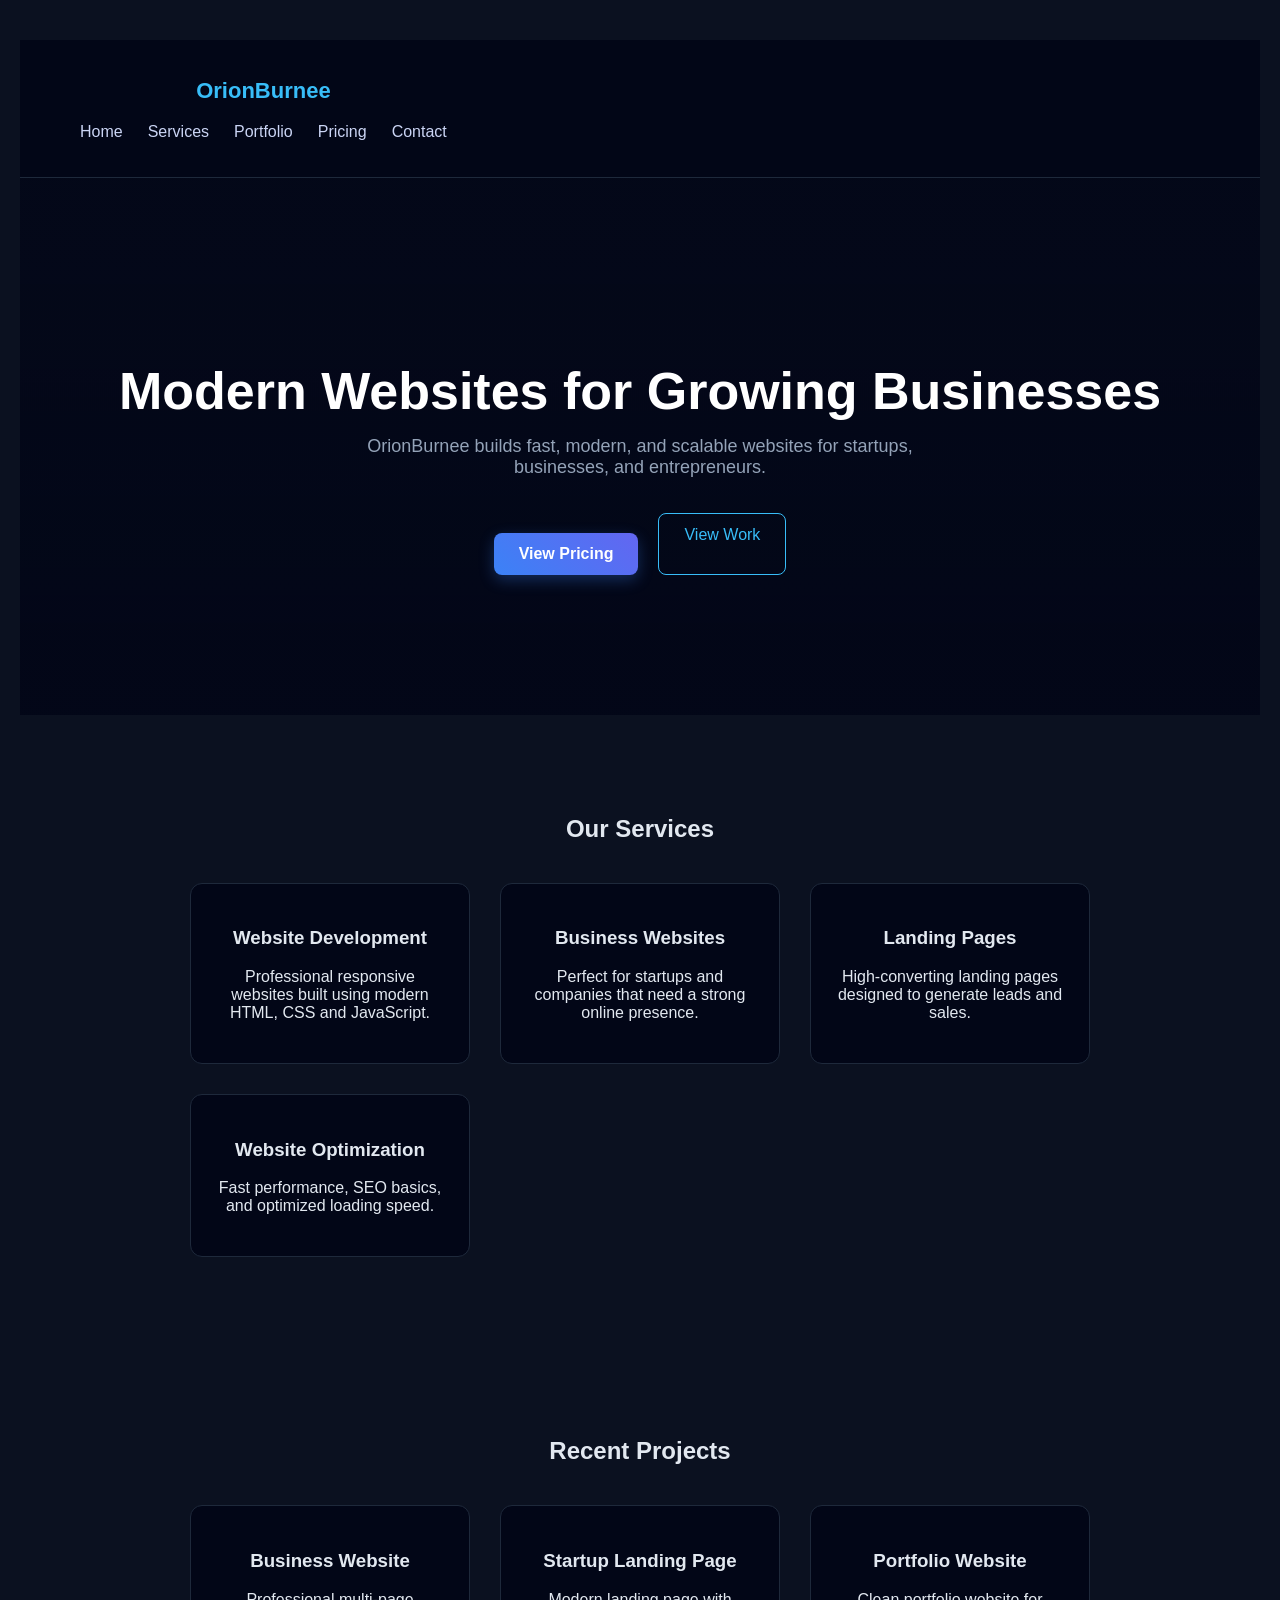
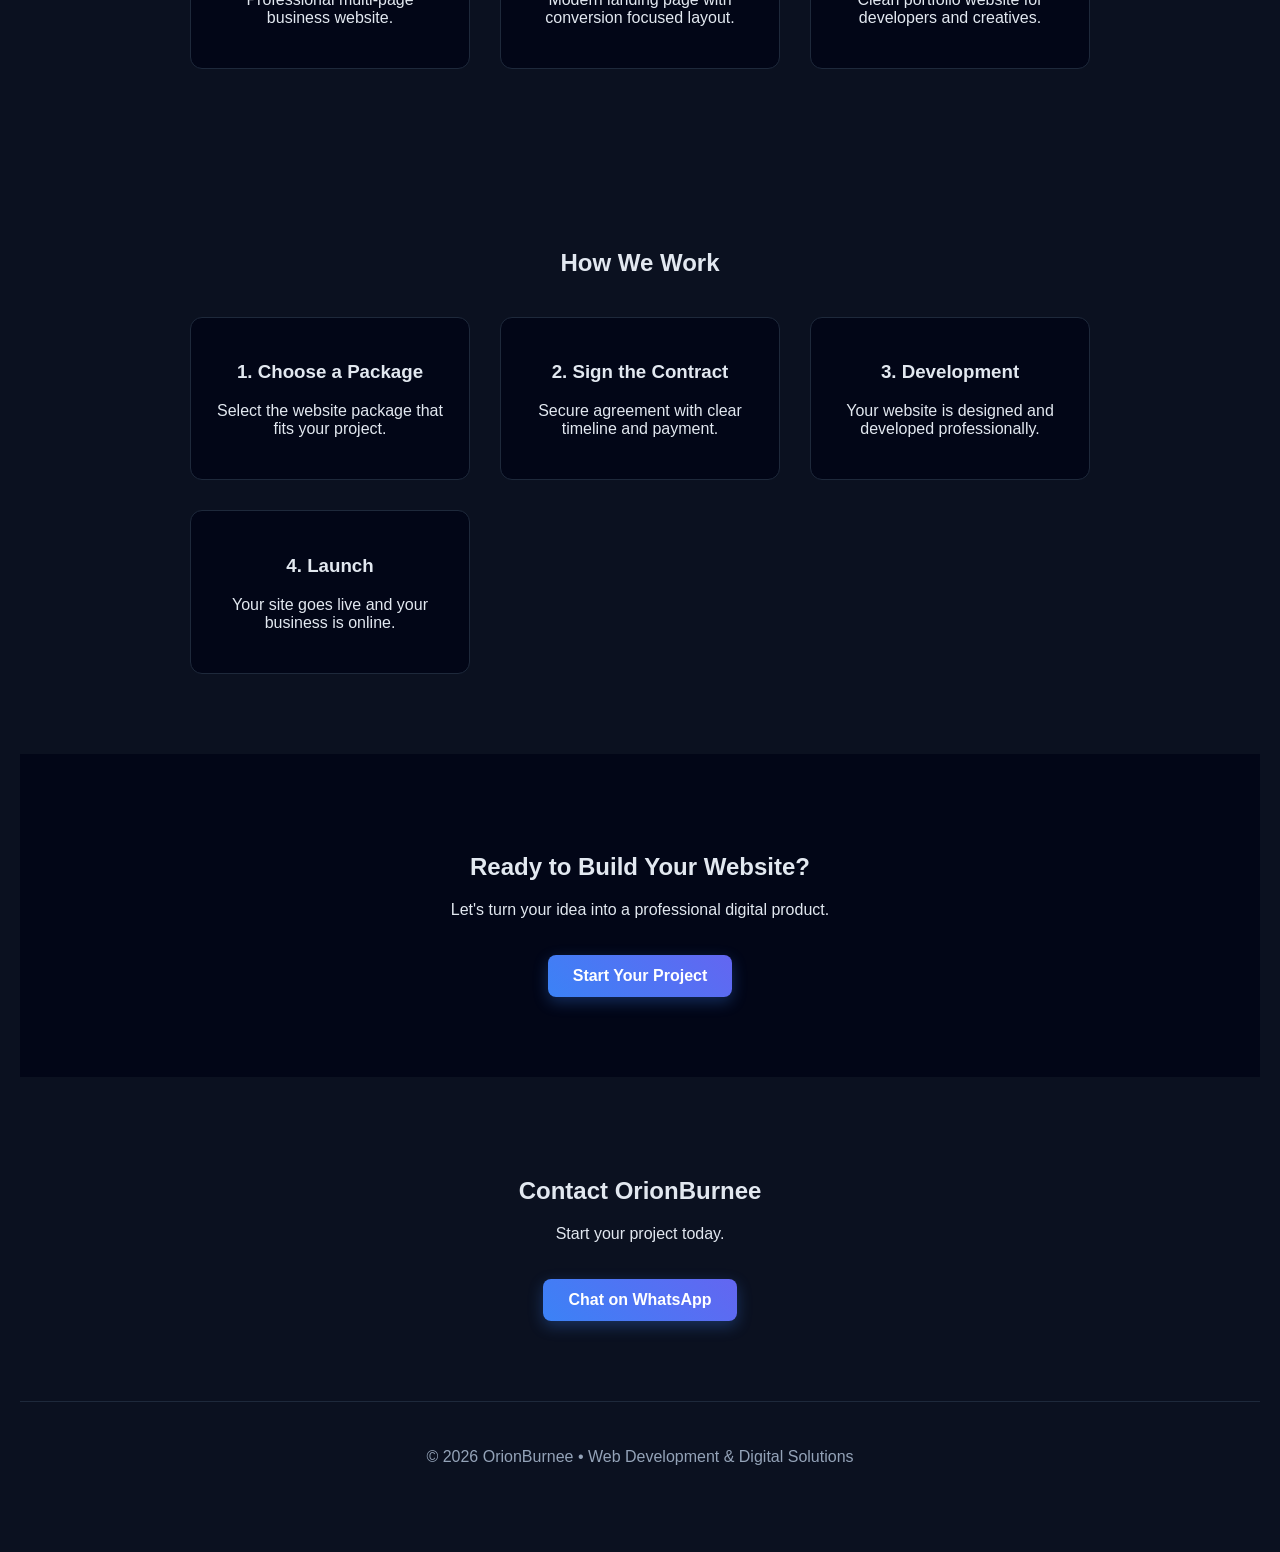
==== commit f0226d99: "Update index.html" ====
--- a/index.html
+++ b/index.html
@@ -29,7 +29,6 @@
             <li><a href="#services">Services</a></li>
             <li><a href="#portfolio">Portfolio</a></li>
             <li><a href="pricing.html">Pricing</a></li>
-            <li><a href="#process">Process</a></li>
             <li><a href="#contact">Contact</a></li>
         </ul>
 
